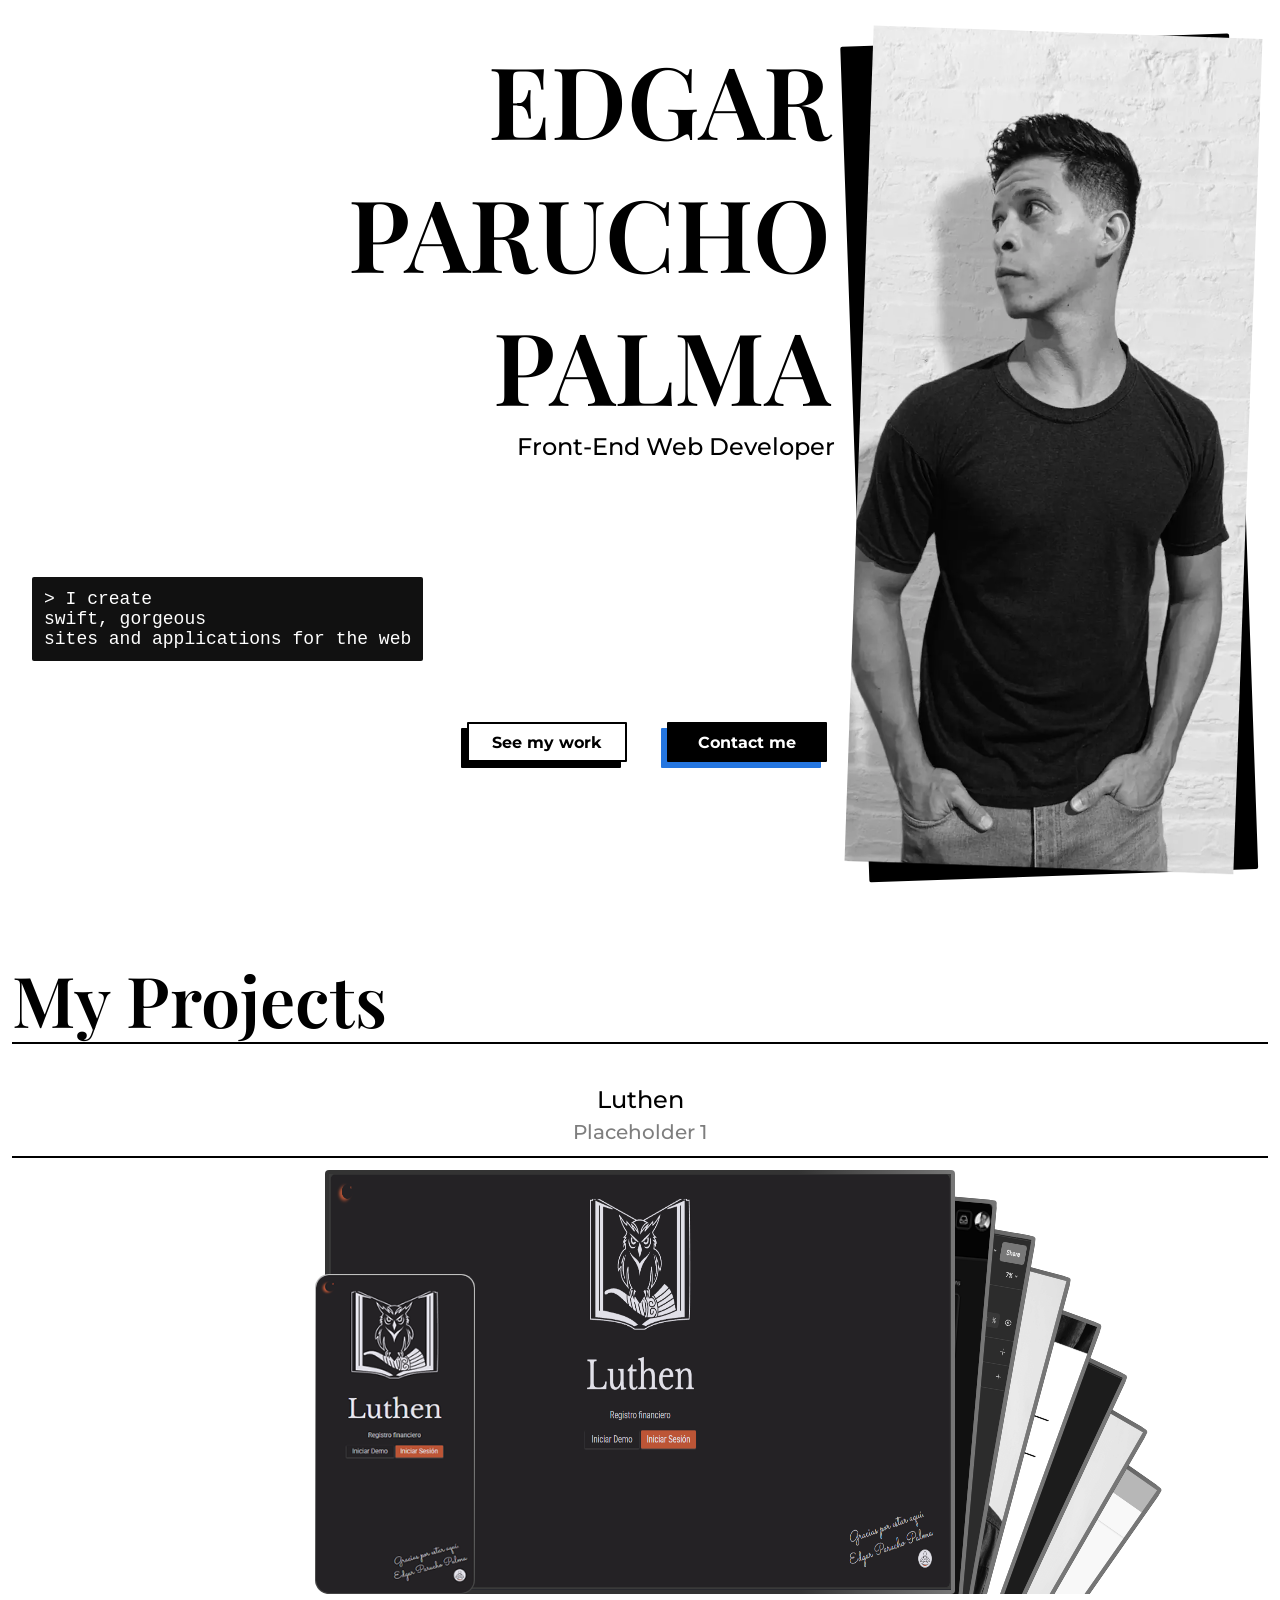
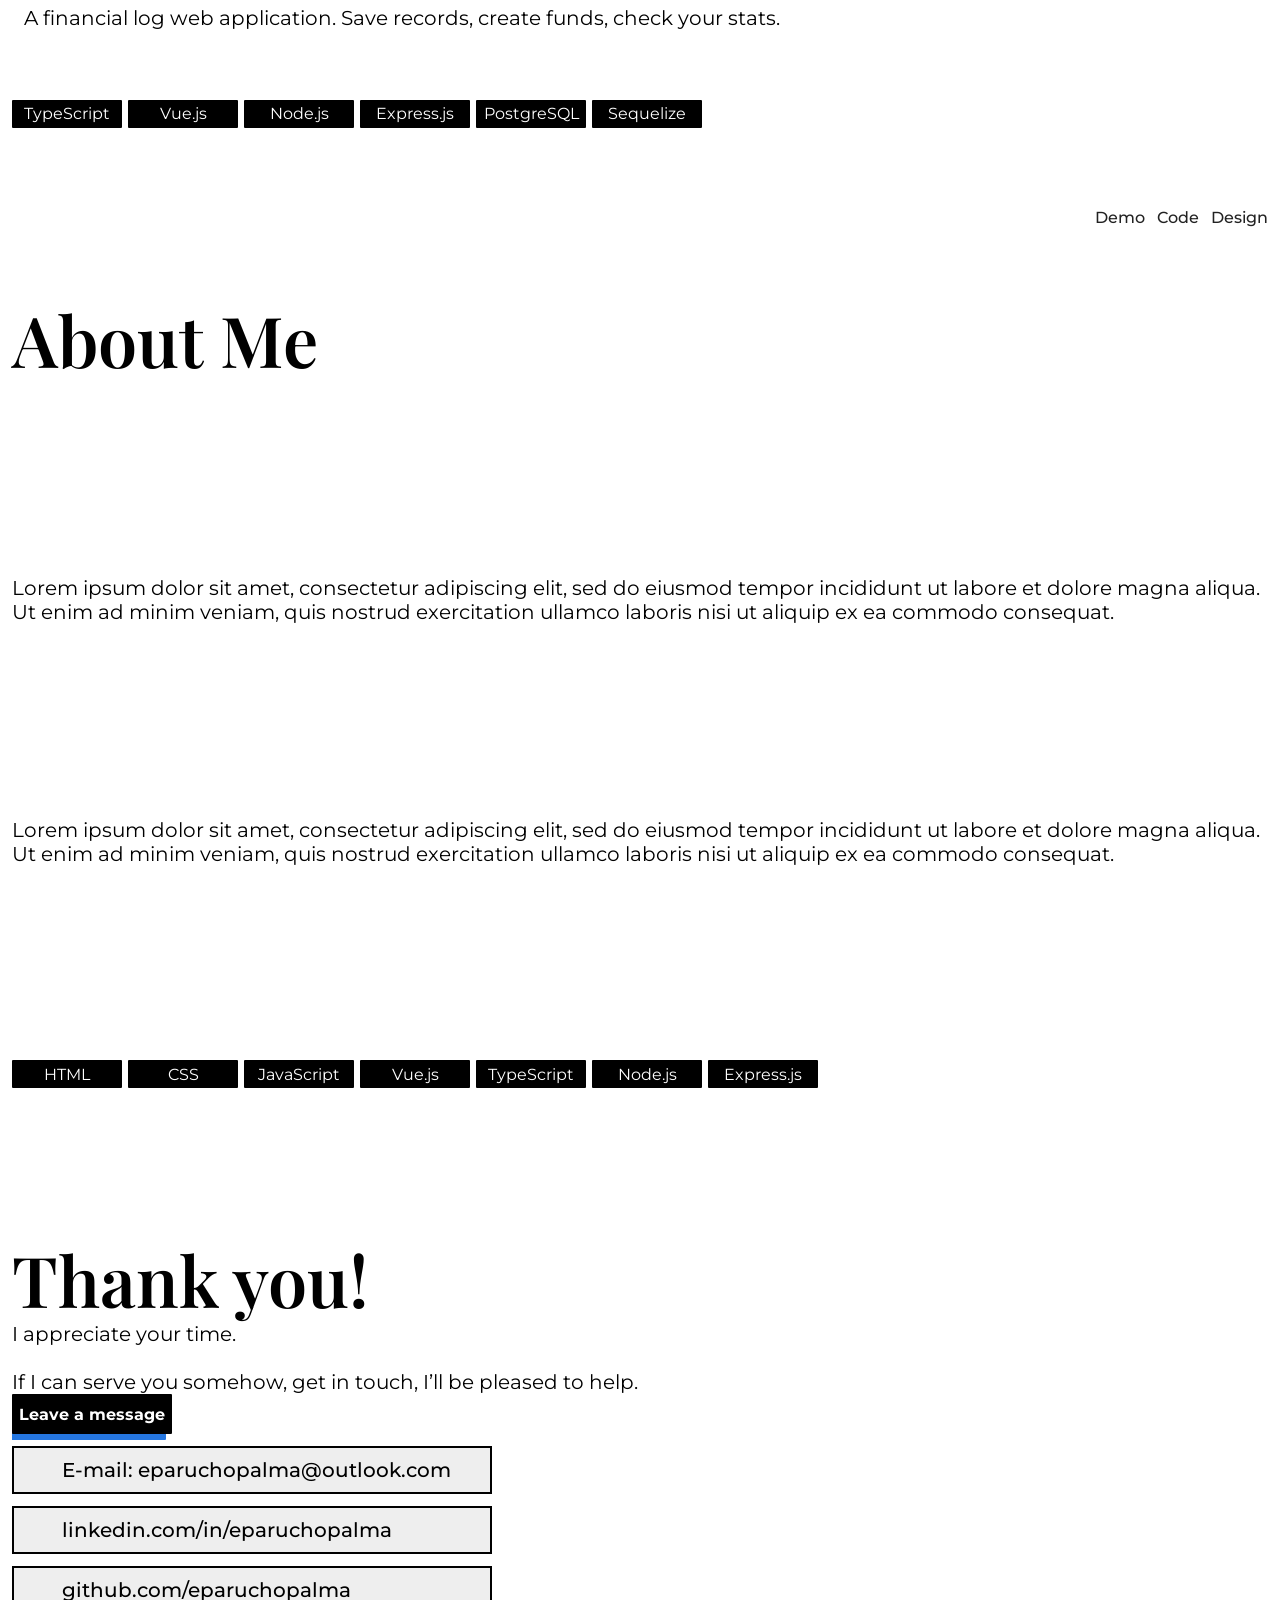
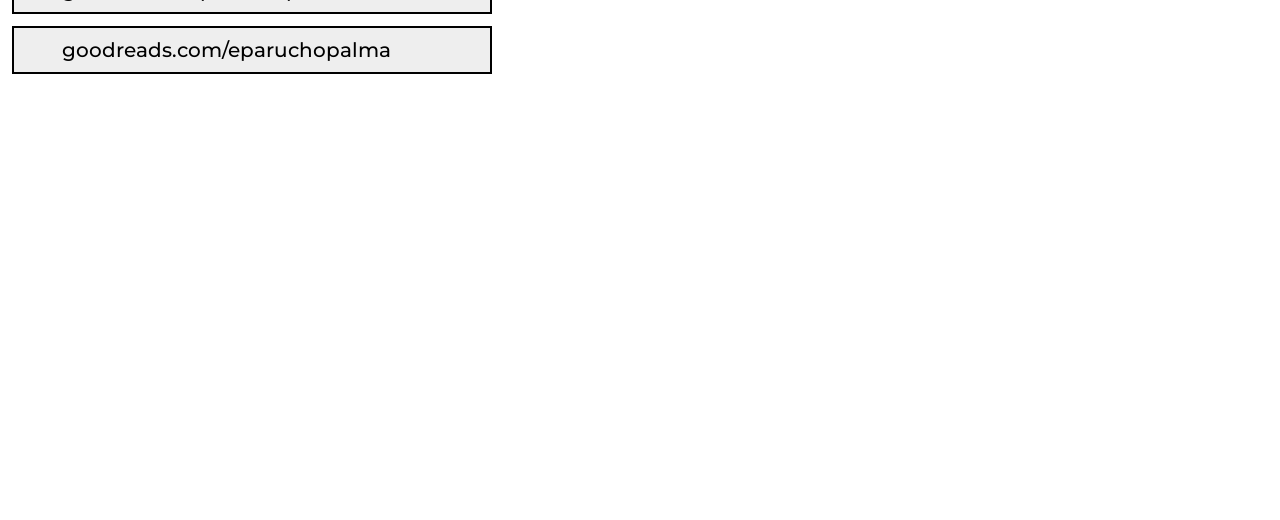
==== index.html @ 65d40acb "Set up link to Projects as secondary action in Header." ====
<!DOCTYPE html>
<html lang="en">
<head>
  <meta charset="UTF-8">
  <meta name="viewport" content="width=device-width, initial-scale=1.0">
  <link rel="stylesheet" href="style.css">
  <link rel="preconnect" href="https://fonts.googleapis.com">
  <link rel="preconnect" href="https://fonts.gstatic.com" crossorigin>
  <link href="https://fonts.googleapis.com/css2?family=Montserrat:ital,wght@0,100..900;1,100..900&family=Playfair+Display:ital,wght@0,400..900;1,400..900&display=swap" rel="stylesheet">
  <title>Edgar Parucho Palma</title>
</head>
<body>
  <main>

    <header class="header">
      <h1 class="header__title">EDGAR<br>PARUCHO PALMA</h1>
      <strong class="header__subtitle">Front-End Web Developer</strong>
      <blockquote class="header__blockquote">
        I create<br>
        swift, gorgeous<br>
        sites and applications for the web
      </blockquote>
      <div class="header__actions">
        <a class="button button_secondary" href="#projects">See my work</a>
        <button class="button button_primary">Contact me</button>
      </div>
      <picture class="header__picture">
        <source media="(min-width: 650px)" srcset="assets/author_lg.webp">
        <source media="(min-width: 465px)" srcset="assets/author_md.webp">
        <img
        src="assets/author_sm.webp"
        alt="A black and white portrait of a man with short hair, wearing a dark jacket and a dark t-shirt"
        class="picture">
      </picture>
    </header>

    <section class="section" id="projects">
      <h2 class="section__title">My Projects</h2>
      <ul id="title-container" class="project-title-container"></ul>
      <ul id="project-image-container" class="project-image-container"></ul>
      <p id="project-description" class="project-description"></p>
      <div id="label-container" class="label-container label-container_mt"></div>
      <ul id="link-container" class="link-container">
        <li>
          <a href="#" class="link">Demo</a>
        </li>
        <li>
          <a href="#" class="link">Code</a>
        </li>
        <li>
          <a href="#" class="link">Design</a>
        </li>
      </ul>
    </section>
    <section class="section">
      <h2 class="section__title">About Me</h2>
      <p>Lorem ipsum dolor sit amet, consectetur adipiscing elit, sed do eiusmod tempor incididunt ut labore et dolore magna aliqua. Ut enim ad minim veniam, quis nostrud exercitation ullamco laboris nisi ut aliquip ex ea commodo consequat.</p>
      <p>Lorem ipsum dolor sit amet, consectetur adipiscing elit, sed do eiusmod tempor incididunt ut labore et dolore magna aliqua. Ut enim ad minim veniam, quis nostrud exercitation ullamco laboris nisi ut aliquip ex ea commodo consequat.</p>
      <ul class="label-container">
        <li class="label">HTML</li>
        <li class="label">CSS</li>
        <li class="label">JavaScript</li>
        <li class="label">Vue.js</li>
        <li class="label">TypeScript</li>
        <li class="label">Node.js</li>
        <li class="label">Express.js</li>
      </ul>
    </section>
    <section class="section">
      <div>
        <h2 class="section__title">Thank you!</h2>
        <div>
          <p>I appreciate your time.</p>
          <br>
          <p>
            If I can serve you somehow, get in touch, I’ll be pleased to help.
          </p>
        </div>
        <div class="section__links">
          <button class="button button_primary">Leave a message</button>
          <a class="section__link section__link_email" href="">E-mail: eparuchopalma@outlook.com</a>
          <a class="section__link section__link_linkedin" href="">linkedin.com/in/eparuchopalma</a>
          <a class="section__link section__link_github" href="">github.com/eparuchopalma</a>
          <a class="section__link section__link_goodreads" href="">goodreads.com/eparuchopalma</a>
        </div>
      </div>
    </section>
  </main>
  <script src="script.js">
  </script>
</body>
</html>
---- style.css ----
:root {
  font-size: 62.5%;
  scroll-behavior: smooth;
  /* background-color: #111;
  color: #FFF; */
}

* {
  margin: 0;
  padding: 0;
  box-sizing: border-box;
}

h1, h2, h3, h4 {
  font-family: "Playfair Display", serif;
  font-optical-sizing: auto;
  font-weight: 600;
  font-style: normal;
}

ul {
  list-style: none;
}

img {
  width: 100%;
  height: 100%;
}

body, button, a {
  font-size: 2rem;
  font-family: "Montserrat", sans-serif;
  font-optical-sizing: auto;
  font-weight: 400;
  font-style: normal;
}

a {
  text-decoration: none;
}

.header {
  height: 100vh;
  padding: 0 12px;
  display: grid;
}

.header__title {
  margin-right: 12px;
  font-size: 4.4rem;
  font-weight: 600;
  text-align: right;
}

.header__subtitle {
  width: 100%;
  margin-left: auto;
  margin-bottom: 12px;
  padding: 1px 8px;
  align-self: start;
  font-weight: 500;
  text-align: right;
  font-size: 2.4rem;
}

.header__blockquote {
  padding: 12px;
  border-radius: 2px;
  background-color: #111;
  color: white;
  font-family: monospace;
  font-size: 1.8rem;
}

.header__blockquote::before {
  content: ">";
}

.header__actions {
  margin-right: 16px;
  display: flex;
  justify-content: space-between;
}

.header__picture {
  border-radius: 2px;
  position: relative;
  transform: rotate(2deg);
}

.header__picture::before {
  margin-top: 8px;
  margin-left: -4px;
  width: 100%;
  height: 100%;
  border-radius: 2px;
  background-color: black;
  content: " ";
  color: transparent;
  position: absolute;
  transform: rotate(-4deg);
  z-index: -10;
}

.picture {
  object-fit: cover;
}

.button {
  width: 160px;
  height: 40px;
  border: 2px solid black;
  border-radius: 1px;
  display: flex;
  align-items: center;
  justify-content: center;
  font-weight: bold;
  font-size: 1.6rem;
  cursor: pointer;
  transition: box-shadow .5s;
}

.button_primary {
  color: white;
  background-color: black;
  box-shadow: -6px 6px #2576E0;
}

.button_secondary {
  color: black;
  background-color: #fff;
  box-shadow: -6px 6px black;
}

.button:hover, .button:focus {
  box-shadow: -12px 12px #2576E0;
}

.section {
  height: 100vh;
  padding: 0 12px;
  margin-top: 40px;
  display: flex;
  flex-direction: column;
  justify-content: space-between;
}

.section__title {
  height: 6rem;
  font-size: 4.4rem;
  font-weight: 600;
}

.project-description {
  padding: 12px;
  display: grid;
  align-content: space-between;
  padding-bottom: 32px;
  height: 12vh;
}

.project-description_faded {
  opacity: .1;
}

.project-title-container {
  width: 100%;
  height: 120px;
  border-top: 2px solid black;
  border-bottom: 2px solid black;
  position: relative;
  overflow: hidden;
}

.project-title {
  width: 100%;
  height: 30px;
  font-size: 2rem;
  font-weight: 500;
  text-align: center;
  text-wrap: nowrap;
  overflow: hidden;
  white-space: nowrap;
  text-overflow: ellipsis;
  transition: all .3s;
  opacity: .5;
  position: absolute;
  top: calc(50% - 15px);
}

.project-title:hover {
  opacity: 1;
  cursor: pointer;
}

.project-title_selected {
  font-size: 2.4rem;
  opacity: 1;
}

.project-title_selected:hover {
  opacity: 1;
  cursor: default;
}

.project-image-container {
  width: 100%;
  height: 50%;
  margin-top: 12px;
  position: relative;
  overflow: hidden;
}

.project-image {
  width: 220px;
  height: 400px;
  border-radius: 8px;
  position: absolute;
  left: calc(50% - 110px);
  bottom: 0;
  transition: all .3s;
  filter: grayscale(1);
}

.project-image:hover {
  filter: none;
  cursor: pointer;
}

.project-image_selected {
  filter: none;
  cursor: auto;
}

.project-image_selected:hover {
  cursor: auto;
}

.project-image_slide-from-right {
  animation-name: slide-from-right;
  animation-timing-function: ease-in-out;
  animation-fill-mode: forwards;
  animation-duration: 1s;
}

@keyframes slide-from-right {
  0% {
  }

  50% {
    transform: translateX(900px);
  }

  100% {
    transform: none;
  }
}

.project-image__desktop {
  display: none;
}

.project-image__mobile {
  width: 100%;
  height: 100%;
  padding: 1px;
  background-image: linear-gradient(silver, #444);
  border-radius: 14px;
}

.label-container {
  height: 12vh;
  display: flex;
  flex-wrap: wrap;
  gap: 6px;
  grid-column: 1 / 2;
  transition: opacity .5s;
}

.label-container_faded {
  opacity: .1;
}

.label {
  width: 110px;
  height: 28px;
  border-radius: 1px;
  display: flex;
  justify-content: center;
  align-items: center;
  background-color: black;
  color: white;
  font-size: 1.6rem;
}

@media (min-width: 1024px) {

  .header {
    height: 100vh;
    padding: 32px;
    grid-template-columns: 2fr 1fr;
    grid-template-rows: repeat(4, 1fr);
  }

  .header__title {
    font-size: 10rem;
  }

  .header__subtitle {
    font-size: 2.4rem;
    grid-column: 1 / 2;
    align-self: start;
  }

  .header__blockquote {
    width: fit-content;
    height: fit-content;
    grid-column: 1 / 2;
  }

  .header__actions {
    justify-content: end;
    gap: 40px;
  }
  
  .header__picture {
    margin-left: 16px;
    grid-row: 1 / 5;
    grid-column: 2 / 3;
    max-width: 450px;
  }

  .picture {
    margin-left: auto;
  }

  .section {
    height: 100vh;
    padding: 12px;
  }

  .section__title {
    height: 9rem;
    font-size: 7rem;
  }

  .project-image {
    width: 630px;
    height: 100%;
    left: calc(50% - 315px);
    background-color: firebrick;
  }
  
  .project-image__desktop {
    width: 100%;
    padding: 4px;
    border-radius: 4px;
    display: block;
    background-image: linear-gradient(to left, #777, #333 25%);
  }

  .project-image__mobile {
    width: 160px;
    height: 320px;
    position: absolute;
    left: 0;
    bottom: 0;
    left: calc(50% - 325px);
  }

}  

.section__links {
  display: grid;
  gap: 12px;
  overflow: hidden;
}

.section__link {
  width: 480px;
  height: 48px;
  padding-left: 48px;
  border: 2px solid black;
  display: flex;
  align-items: center;
  font-size: 2rem;
  font-weight: 500;
  color: black;
  gap: 16px;
  background-color: #EEE;
  text-decoration: none;
  background-repeat: no-repeat;
  background-position: 8px;
  background-size: 32px;
  transition: background-color .5s;
}

.section__link:hover {
  background-color: #CCC;
}

.section__link_email {
  background-image: url('https://img.icons8.com/?size=100&id=pJJmXPomYuPv&format=png&color=000000');
}

.section__link_linkedin {
  background-image: url('https://img.icons8.com/?size=100&id=8808&format=png&color=000000');
}

.section__link_github {
  background-image: url('https://img.icons8.com/?size=100&id=RHLuYrY4GjUv&format=png&color=000000');
}

.section__link_goodreads {
  background-image: url('https://img.icons8.com/?size=100&id=eRXAEL4Ekpjt&format=png&color=000000');
}

.link-container {
  display: flex;
  justify-content: end;
  gap: 12px;
}

.link-container_faded {
  opacity: .1;
}

.link {
  font-size: 1.6rem;
  color: #222;
  font-weight: 500;
}

.link:hover {
  color: black;
}
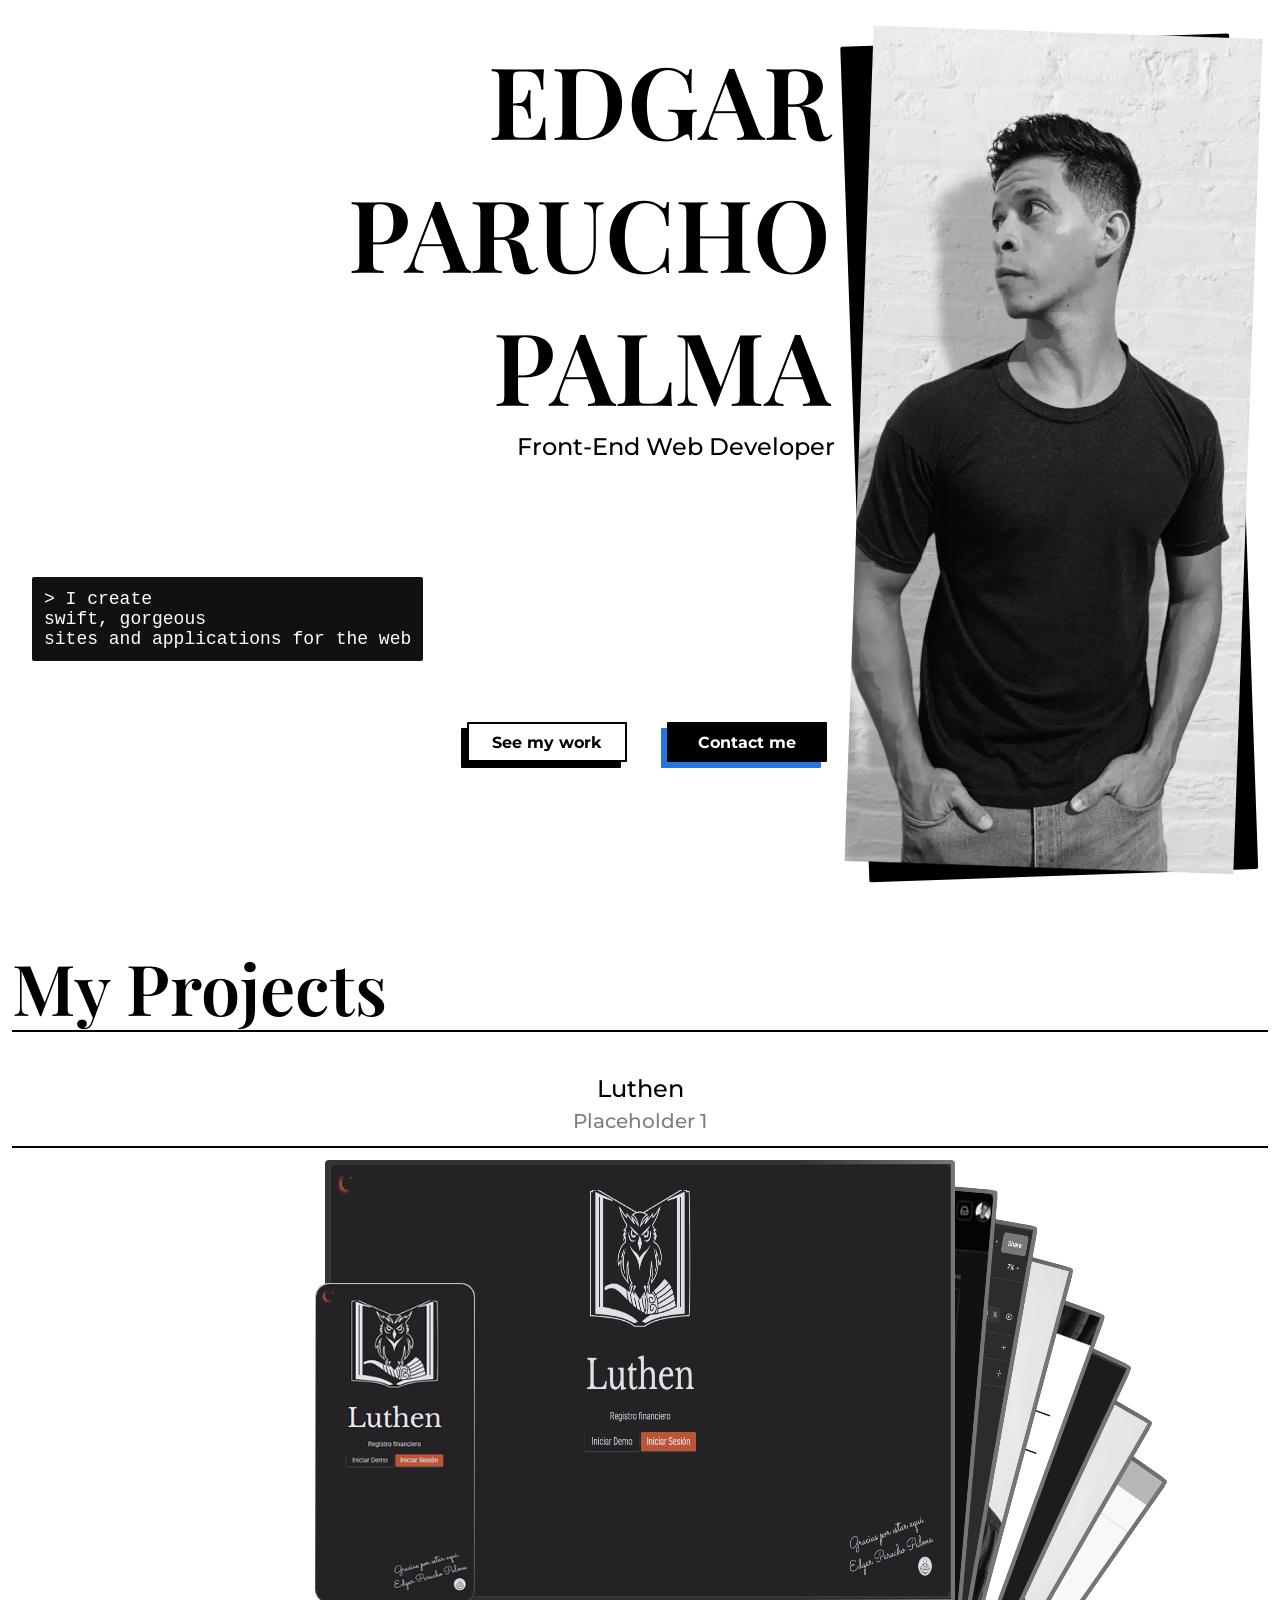
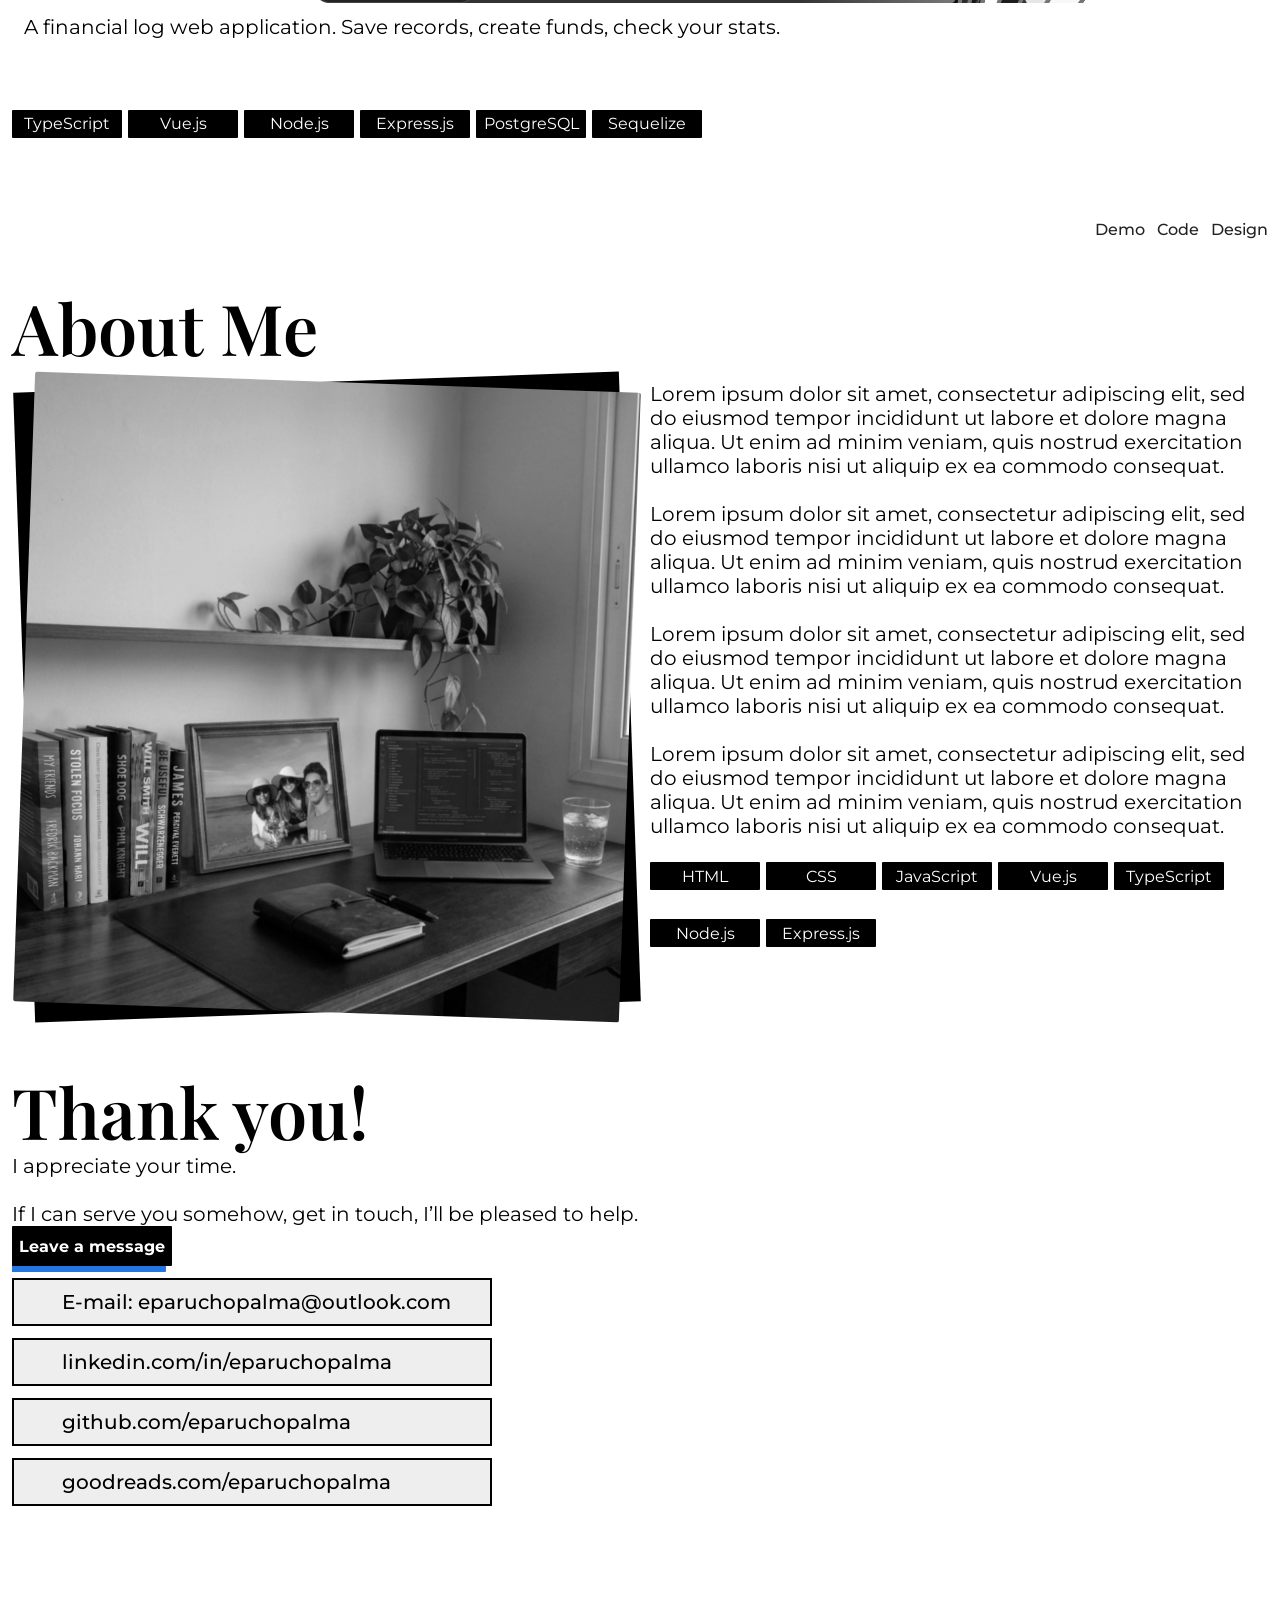
==== commit 6401fc8e: "Update design of About section." ====
--- a/index.html
+++ b/index.html
@@ -52,29 +52,42 @@
         </li>
       </ul>
     </section>
-    <section class="section">
+
+    <section class="section section_h-auto">
       <h2 class="section__title">About Me</h2>
-      <p>Lorem ipsum dolor sit amet, consectetur adipiscing elit, sed do eiusmod tempor incididunt ut labore et dolore magna aliqua. Ut enim ad minim veniam, quis nostrud exercitation ullamco laboris nisi ut aliquip ex ea commodo consequat.</p>
-      <p>Lorem ipsum dolor sit amet, consectetur adipiscing elit, sed do eiusmod tempor incididunt ut labore et dolore magna aliqua. Ut enim ad minim veniam, quis nostrud exercitation ullamco laboris nisi ut aliquip ex ea commodo consequat.</p>
-      <ul class="label-container">
-        <li class="label">HTML</li>
-        <li class="label">CSS</li>
-        <li class="label">JavaScript</li>
-        <li class="label">Vue.js</li>
-        <li class="label">TypeScript</li>
-        <li class="label">Node.js</li>
-        <li class="label">Express.js</li>
-      </ul>
+      <div class="section__flex">
+        <div class="section__bg">
+          <div class="section__picture"></div>
+        </div>
+        <div class="section__text">
+          <p>Lorem ipsum dolor sit amet, consectetur adipiscing elit, sed do eiusmod tempor incididunt ut labore et dolore magna aliqua. Ut enim ad minim veniam, quis nostrud exercitation ullamco laboris nisi ut aliquip ex ea commodo consequat.</p>
+          <br>
+          <p>Lorem ipsum dolor sit amet, consectetur adipiscing elit, sed do eiusmod tempor incididunt ut labore et dolore magna aliqua. Ut enim ad minim veniam, quis nostrud exercitation ullamco laboris nisi ut aliquip ex ea commodo consequat.</p>
+          <br>
+          <p>Lorem ipsum dolor sit amet, consectetur adipiscing elit, sed do eiusmod tempor incididunt ut labore et dolore magna aliqua. Ut enim ad minim veniam, quis nostrud exercitation ullamco laboris nisi ut aliquip ex ea commodo consequat.</p>
+          <br>
+          <p>Lorem ipsum dolor sit amet, consectetur adipiscing elit, sed do eiusmod tempor incididunt ut labore et dolore magna aliqua. Ut enim ad minim veniam, quis nostrud exercitation ullamco laboris nisi ut aliquip ex ea commodo consequat.</p>
+          <br>
+          <ul class="label-container">
+            <li class="label">HTML</li>
+            <li class="label">CSS</li>
+            <li class="label">JavaScript</li>
+            <li class="label">Vue.js</li>
+            <li class="label">TypeScript</li>
+            <li class="label">Node.js</li>
+            <li class="label">Express.js</li>
+          </ul>
+        </div>
+      </div>
     </section>
+
     <section class="section">
       <div>
         <h2 class="section__title">Thank you!</h2>
         <div>
           <p>I appreciate your time.</p>
           <br>
-          <p>
-            If I can serve you somehow, get in touch, I’ll be pleased to help.
-          </p>
+          <p>If I can serve you somehow, get in touch, I’ll be pleased to help.</p>
         </div>
         <div class="section__links">
           <button class="button button_primary">Leave a message</button>
@@ -85,6 +98,7 @@
         </div>
       </div>
     </section>
+
   </main>
   <script src="script.js">
   </script>
--- a/style.css
+++ b/style.css
@@ -143,6 +143,58 @@
   display: flex;
   flex-direction: column;
   justify-content: space-between;
+}
+
+.section_h-auto {
+  height: auto;
+}
+
+.section__flex {
+  padding: 12px;
+  display: flex;
+  gap: 20px;
+  flex-direction: column;
+}
+
+.section__bg {
+  width: 100%;
+  height: 70vh;
+  position: relative;
+  display: inline-block;
+}
+
+.section__bg::before {
+  content: "";
+  width: 100%;
+  height: 100%;
+  background-color: black;
+  transform: rotate(-2deg);
+  position: absolute;
+  left: 0;
+}
+
+.section__bg::after {
+  content: "";
+  width: 100%;
+  height: 100%;
+  border-radius: 2px;
+  background-image: url('assets/desk_portrait.webp');
+  background-repeat: no-repeat;
+  background-position: center;
+  background-size: cover;
+  transform: rotate(2deg);
+  transition: filter 1s;
+  filter: grayscale(1);
+  position: absolute;
+  left: 0;
+}
+
+.section__bg:hover::after {
+  filter: none;
+}
+
+.section__text {
+  width: 100%;
 }
 
 .section__title {
@@ -293,6 +345,12 @@
   font-size: 1.6rem;
 }
 
+.section__picture {
+  width: 50%;
+}
+
+.section__text {}
+
 @media (min-width: 1024px) {
 
   .header {
@@ -334,9 +392,8 @@
     margin-left: auto;
   }
 
-  .section {
-    height: 100vh;
-    padding: 12px;
+  .section__flex {
+    flex-direction: row;
   }
 
   .section__title {
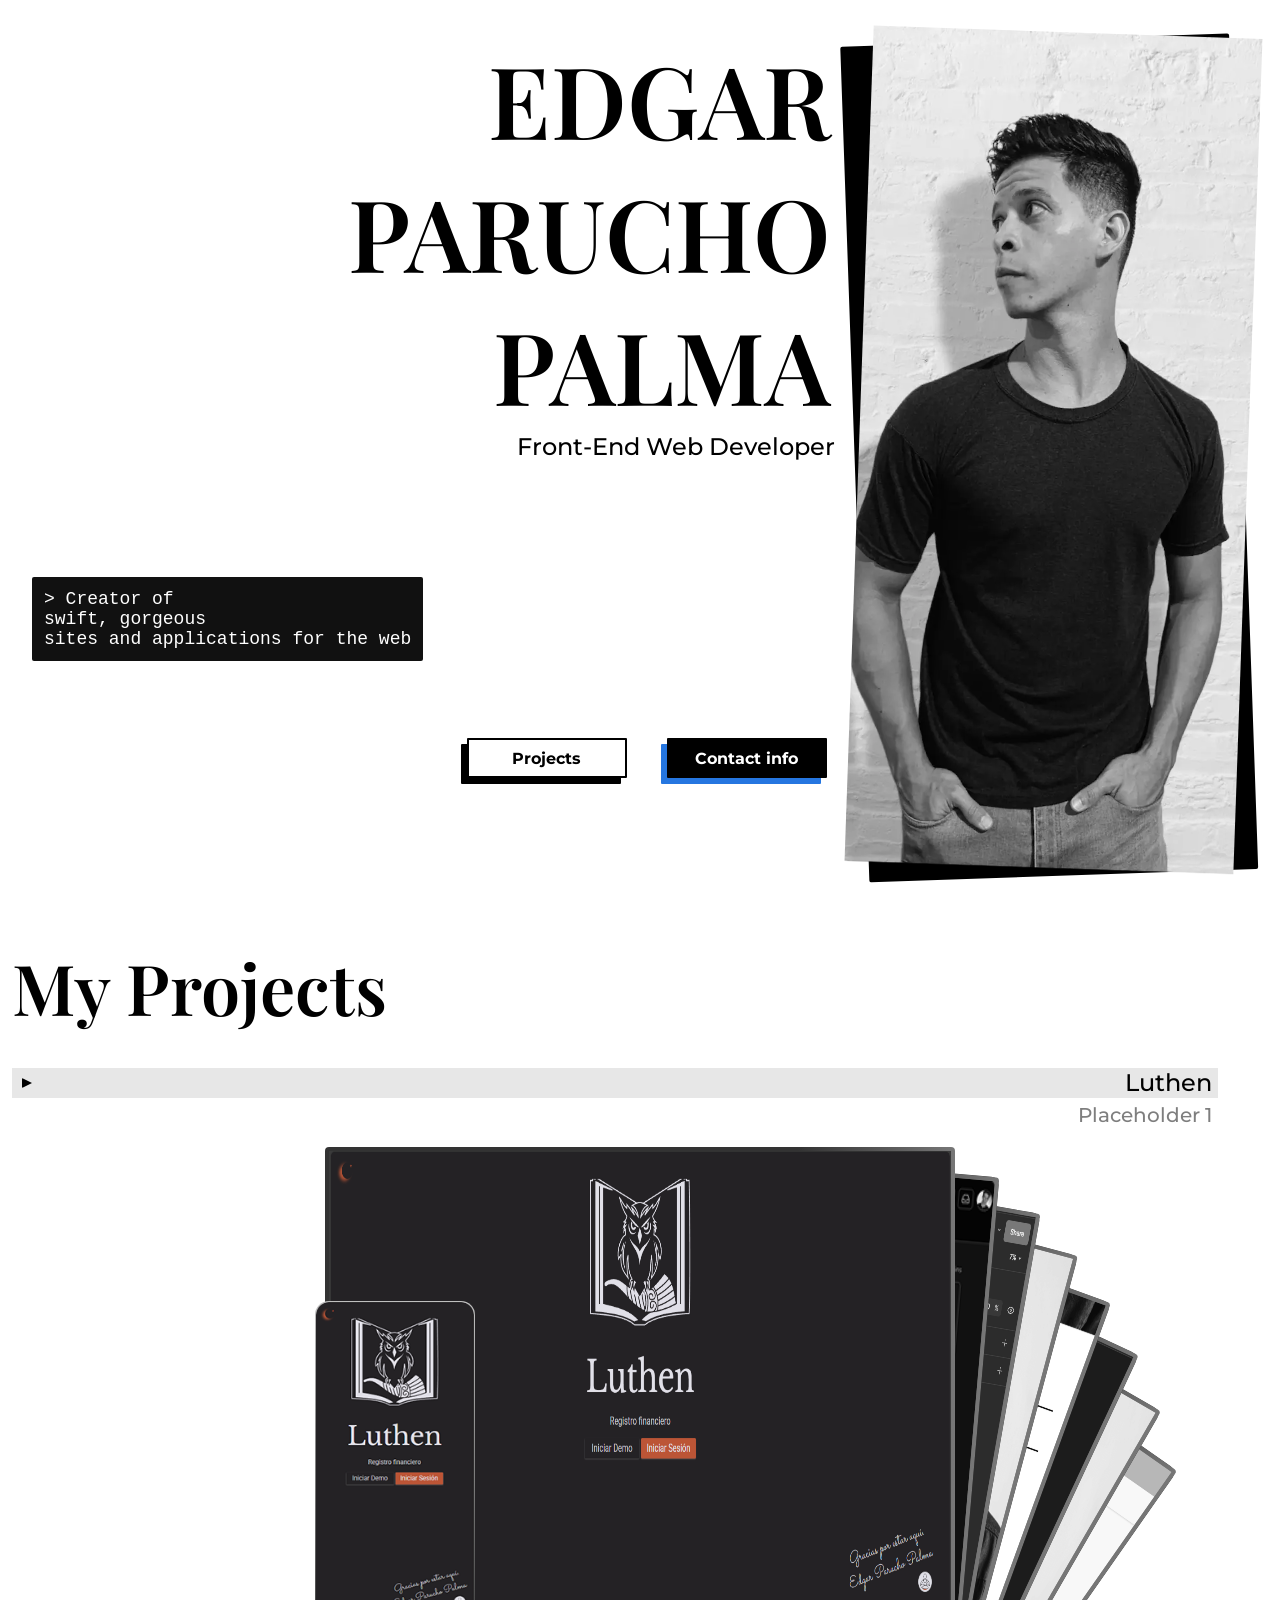
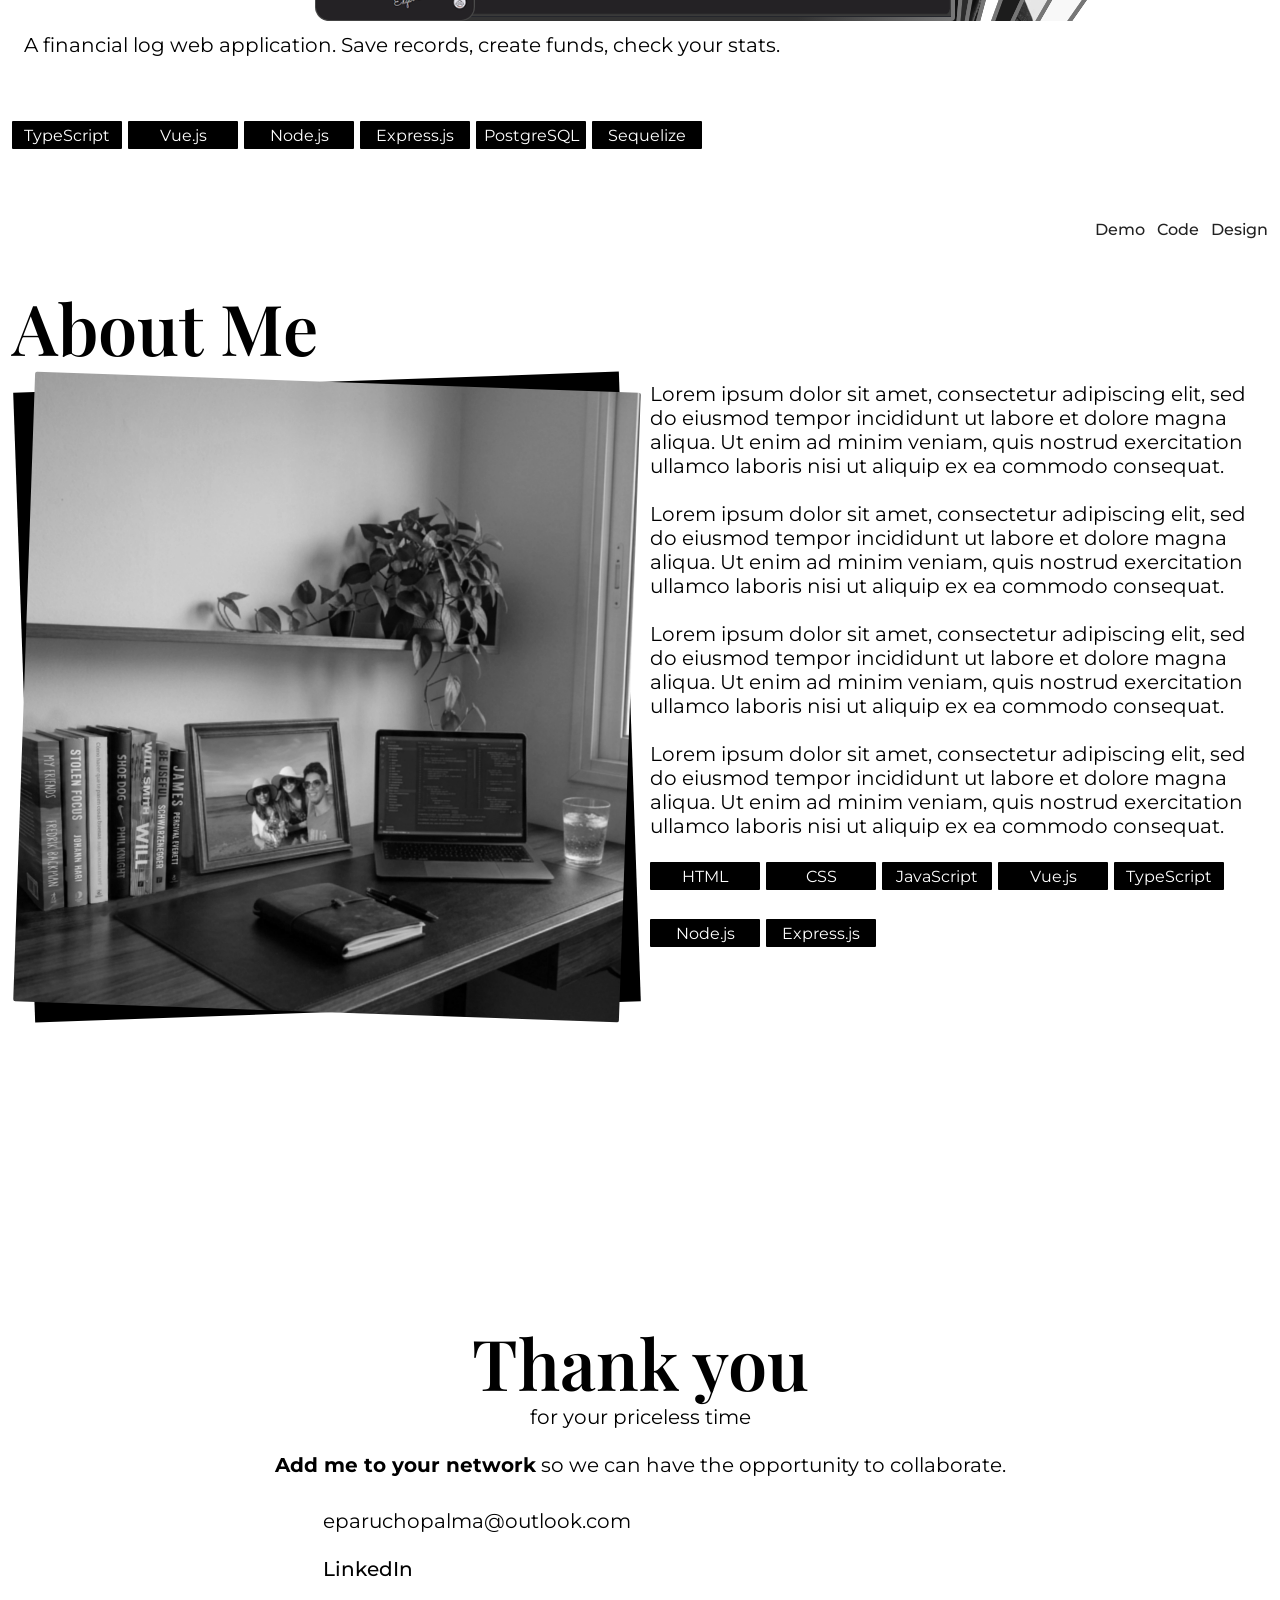
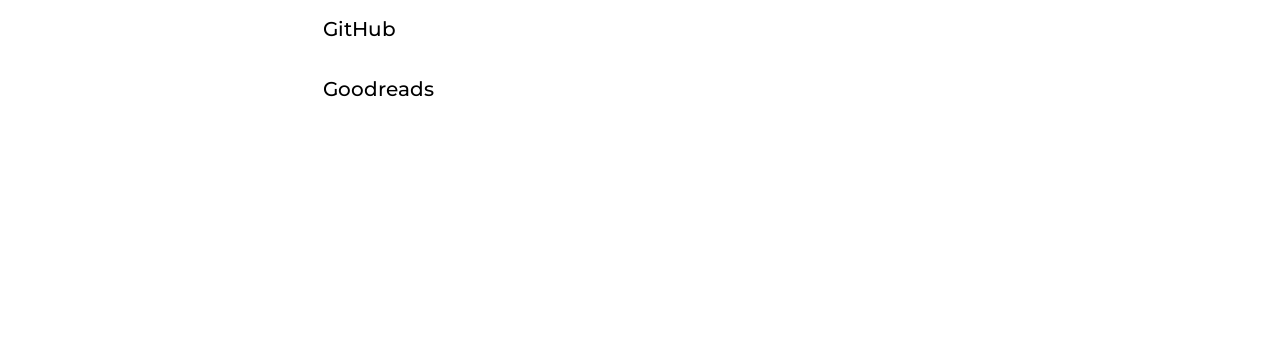
==== commit c606b781: "Add styles to contact section" ====
--- a/index.html
+++ b/index.html
@@ -16,13 +16,13 @@
       <h1 class="header__title">EDGAR<br>PARUCHO PALMA</h1>
       <strong class="header__subtitle">Front-End Web Developer</strong>
       <blockquote class="header__blockquote">
-        I create<br>
+        Creator of<br>
         swift, gorgeous<br>
         sites and applications for the web
       </blockquote>
       <div class="header__actions">
-        <a class="button button_secondary" href="#projects">See my work</a>
-        <button class="button button_primary">Contact me</button>
+        <a class="button button_secondary" href="#projects">Projects</a>
+        <button class="button button_primary">Contact info</button>
       </div>
       <picture class="header__picture">
         <source media="(min-width: 650px)" srcset="assets/author_lg.webp">
@@ -81,20 +81,20 @@
       </div>
     </section>
 
-    <section class="section">
+    <section class="section section_centered">
       <div>
-        <h2 class="section__title">Thank you!</h2>
-        <div>
-          <p>I appreciate your time.</p>
-          <br>
-          <p>If I can serve you somehow, get in touch, I’ll be pleased to help.</p>
-        </div>
+        <h2 class="section__title">Thank you</h2>
+        <p>for your priceless time</p>
+        <br>
+        <p>
+          <strong>Add me to your network</strong>
+          so we can have the opportunity to collaborate.
+        </p>
         <div class="section__links">
-          <button class="button button_primary">Leave a message</button>
-          <a class="section__link section__link_email" href="">E-mail: eparuchopalma@outlook.com</a>
-          <a class="section__link section__link_linkedin" href="">linkedin.com/in/eparuchopalma</a>
-          <a class="section__link section__link_github" href="">github.com/eparuchopalma</a>
-          <a class="section__link section__link_goodreads" href="">goodreads.com/eparuchopalma</a>
+          <p class="email">eparuchopalma@outlook.com</p>
+          <a class="section__link section__link_linkedin" href="#">LinkedIn</a>
+          <a class="section__link section__link_github" href="#">GitHub</a>
+          <a class="section__link section__link_goodreads" href="#">Goodreads</a>
         </div>
       </div>
     </section>
--- a/style.css
+++ b/style.css
@@ -41,13 +41,14 @@
 
 .header {
   height: 100vh;
+  height: auto;
   padding: 0 12px;
   display: grid;
 }
 
 .header__title {
   margin-right: 12px;
-  font-size: 4.4rem;
+  font-size: 4.2rem;
   font-weight: 600;
   text-align: right;
 }
@@ -77,7 +78,7 @@
 }
 
 .header__actions {
-  margin-right: 16px;
+  margin: 16px 0;
   display: flex;
   justify-content: space-between;
 }
@@ -143,6 +144,12 @@
   display: flex;
   flex-direction: column;
   justify-content: space-between;
+}
+
+.section_centered {
+  text-align: center;
+  align-items: center;
+  justify-content: center;
 }
 
 .section_h-auto {
@@ -218,18 +225,17 @@
 .project-title-container {
   width: 100%;
   height: 120px;
-  border-top: 2px solid black;
-  border-bottom: 2px solid black;
   position: relative;
   overflow: hidden;
 }
 
 .project-title {
-  width: 100%;
+  width: 96%;
   height: 30px;
+  padding: 0 6px;
   font-size: 2rem;
   font-weight: 500;
-  text-align: center;
+  text-align: right;
   text-wrap: nowrap;
   overflow: hidden;
   white-space: nowrap;
@@ -246,6 +252,7 @@
 }
 
 .project-title_selected {
+  background-color: #e7e7e7;
   font-size: 2.4rem;
   opacity: 1;
 }
@@ -255,9 +262,20 @@
   cursor: default;
 }
 
+.project-title_selected::before {
+  content: "";
+  position: absolute;
+  top: calc(50% - 5px);
+  left: 10px;
+  border-radius: 1px;
+  border-top: 5px solid transparent;
+  border-bottom: 5px solid transparent;
+  border-left: 10px solid black; 
+}
+
 .project-image-container {
   width: 100%;
-  height: 50%;
+  height: 60%;
   margin-top: 12px;
   position: relative;
   overflow: hidden;
@@ -349,7 +367,76 @@
   width: 50%;
 }
 
-.section__text {}
+.section__links {
+  display: grid;
+  gap: 12px;
+  overflow: hidden;
+}
+
+.section__link {
+  width: 300px;
+  height: 48px;
+  padding-left: 48px;
+  display: flex;
+  align-items: center;
+  font-size: 2rem;
+  font-weight: 500;
+  color: black;
+  gap: 16px;
+  text-decoration: none;
+  background-repeat: no-repeat;
+  background-position: 8px;
+  background-size: 32px;
+}
+
+.section__link:hover {
+  text-decoration: underline;
+}
+
+.email {
+  margin-top: 32px;
+  padding-left: 48px;
+  text-align: left;
+  background-repeat: no-repeat;
+  background-position: 8px;
+  background-size: 32px;
+  background-image: url('https://img.icons8.com/?size=100&id=pJJmXPomYuPv&format=png&color=000000');
+}
+
+.section__link_linkedin {
+  animation-delay: 4s;
+  background-image: url('https://img.icons8.com/?size=100&id=8808&format=png&color=000000');
+}
+
+.section__link_github {
+  animation-delay: 5s;
+  background-image: url('https://img.icons8.com/?size=100&id=RHLuYrY4GjUv&format=png&color=000000');
+}
+
+.section__link_goodreads {
+  animation-delay: 6s;
+  background-image: url('https://img.icons8.com/?size=100&id=eRXAEL4Ekpjt&format=png&color=000000');
+}
+
+.link-container {
+  display: flex;
+  justify-content: end;
+  gap: 12px;
+}
+
+.link-container_faded {
+  opacity: .1;
+}
+
+.link {
+  font-size: 1.6rem;
+  color: #222;
+  font-weight: 500;
+}
+
+.link:hover {
+  color: black;
+}
 
 @media (min-width: 1024px) {
 
@@ -377,6 +464,7 @@
   }
 
   .header__actions {
+    margin-right: 16px;
     justify-content: end;
     gap: 40px;
   }
@@ -425,69 +513,4 @@
     left: calc(50% - 325px);
   }
 
-}  
-
-.section__links {
-  display: grid;
-  gap: 12px;
-  overflow: hidden;
-}
-
-.section__link {
-  width: 480px;
-  height: 48px;
-  padding-left: 48px;
-  border: 2px solid black;
-  display: flex;
-  align-items: center;
-  font-size: 2rem;
-  font-weight: 500;
-  color: black;
-  gap: 16px;
-  background-color: #EEE;
-  text-decoration: none;
-  background-repeat: no-repeat;
-  background-position: 8px;
-  background-size: 32px;
-  transition: background-color .5s;
-}
-
-.section__link:hover {
-  background-color: #CCC;
-}
-
-.section__link_email {
-  background-image: url('https://img.icons8.com/?size=100&id=pJJmXPomYuPv&format=png&color=000000');
-}
-
-.section__link_linkedin {
-  background-image: url('https://img.icons8.com/?size=100&id=8808&format=png&color=000000');
-}
-
-.section__link_github {
-  background-image: url('https://img.icons8.com/?size=100&id=RHLuYrY4GjUv&format=png&color=000000');
-}
-
-.section__link_goodreads {
-  background-image: url('https://img.icons8.com/?size=100&id=eRXAEL4Ekpjt&format=png&color=000000');
-}
-
-.link-container {
-  display: flex;
-  justify-content: end;
-  gap: 12px;
-}
-
-.link-container_faded {
-  opacity: .1;
-}
-
-.link {
-  font-size: 1.6rem;
-  color: #222;
-  font-weight: 500;
-}
-
-.link:hover {
-  color: black;
-}
+}
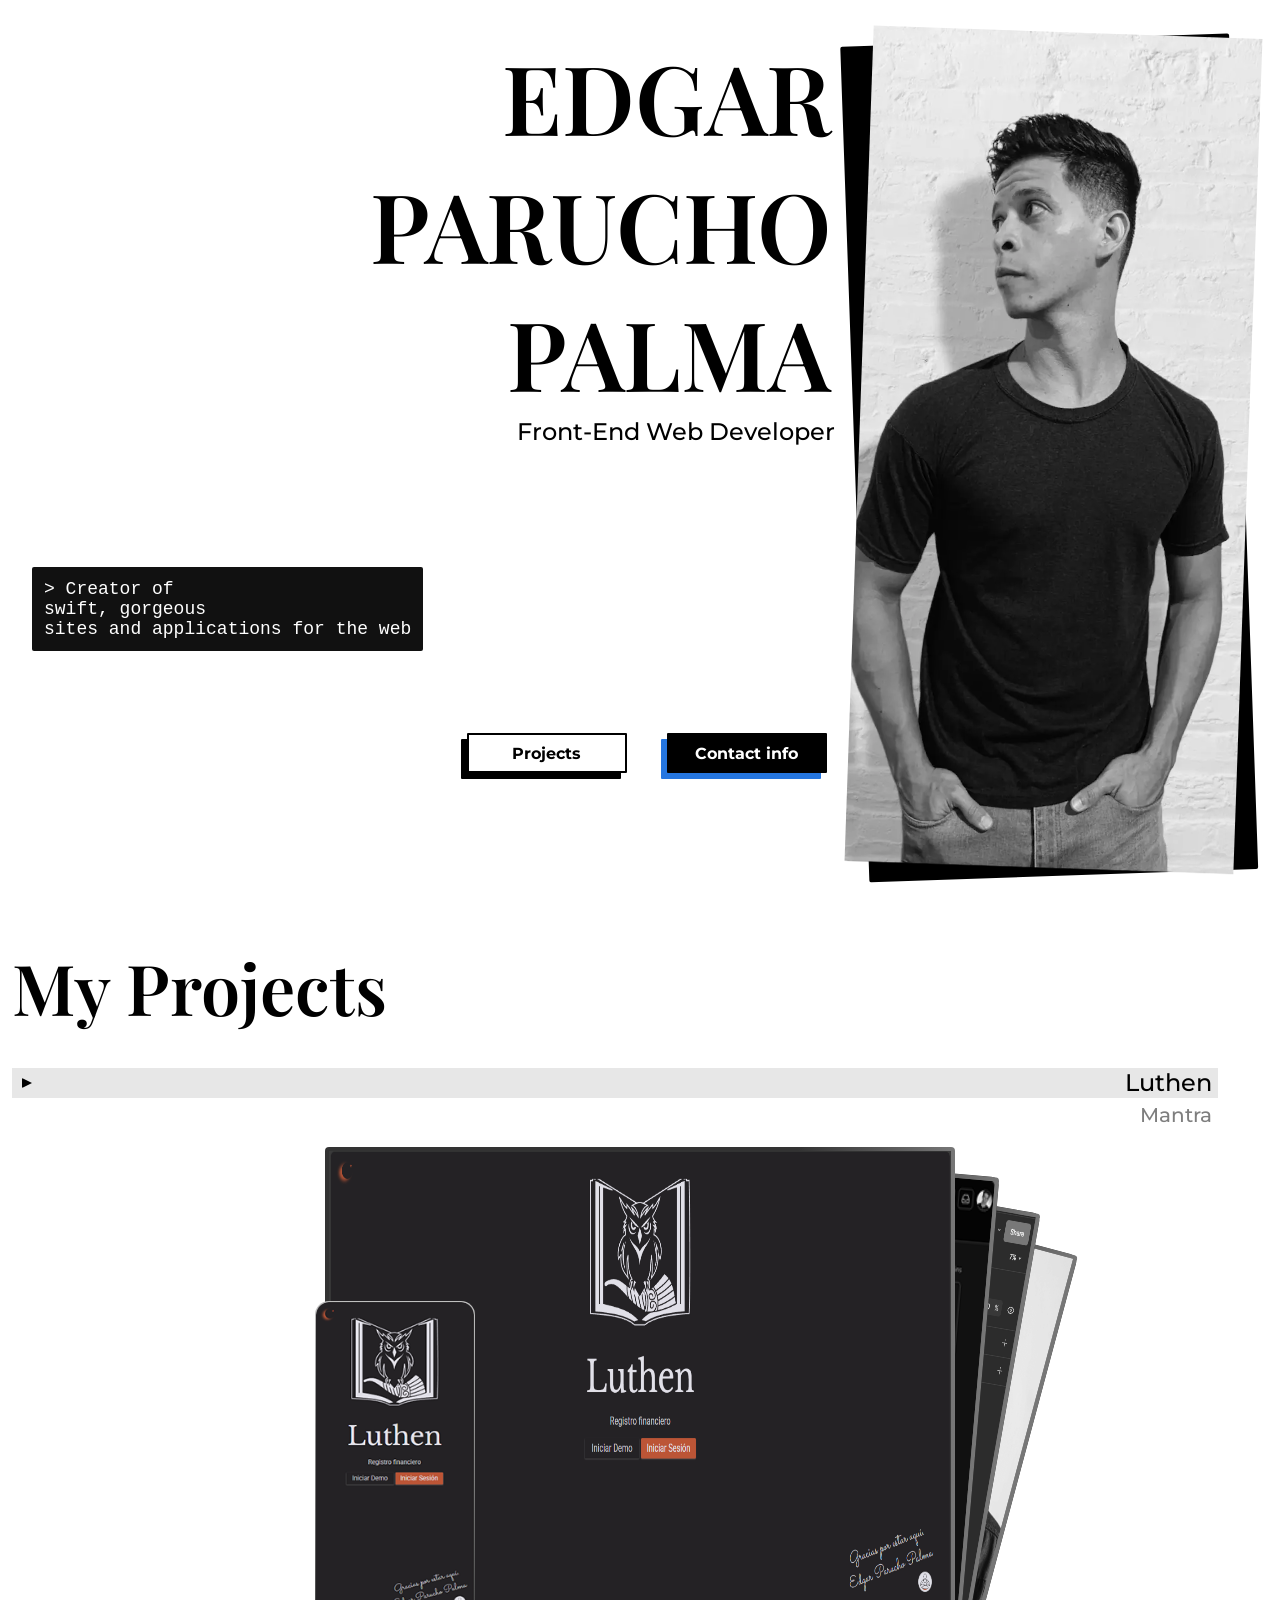
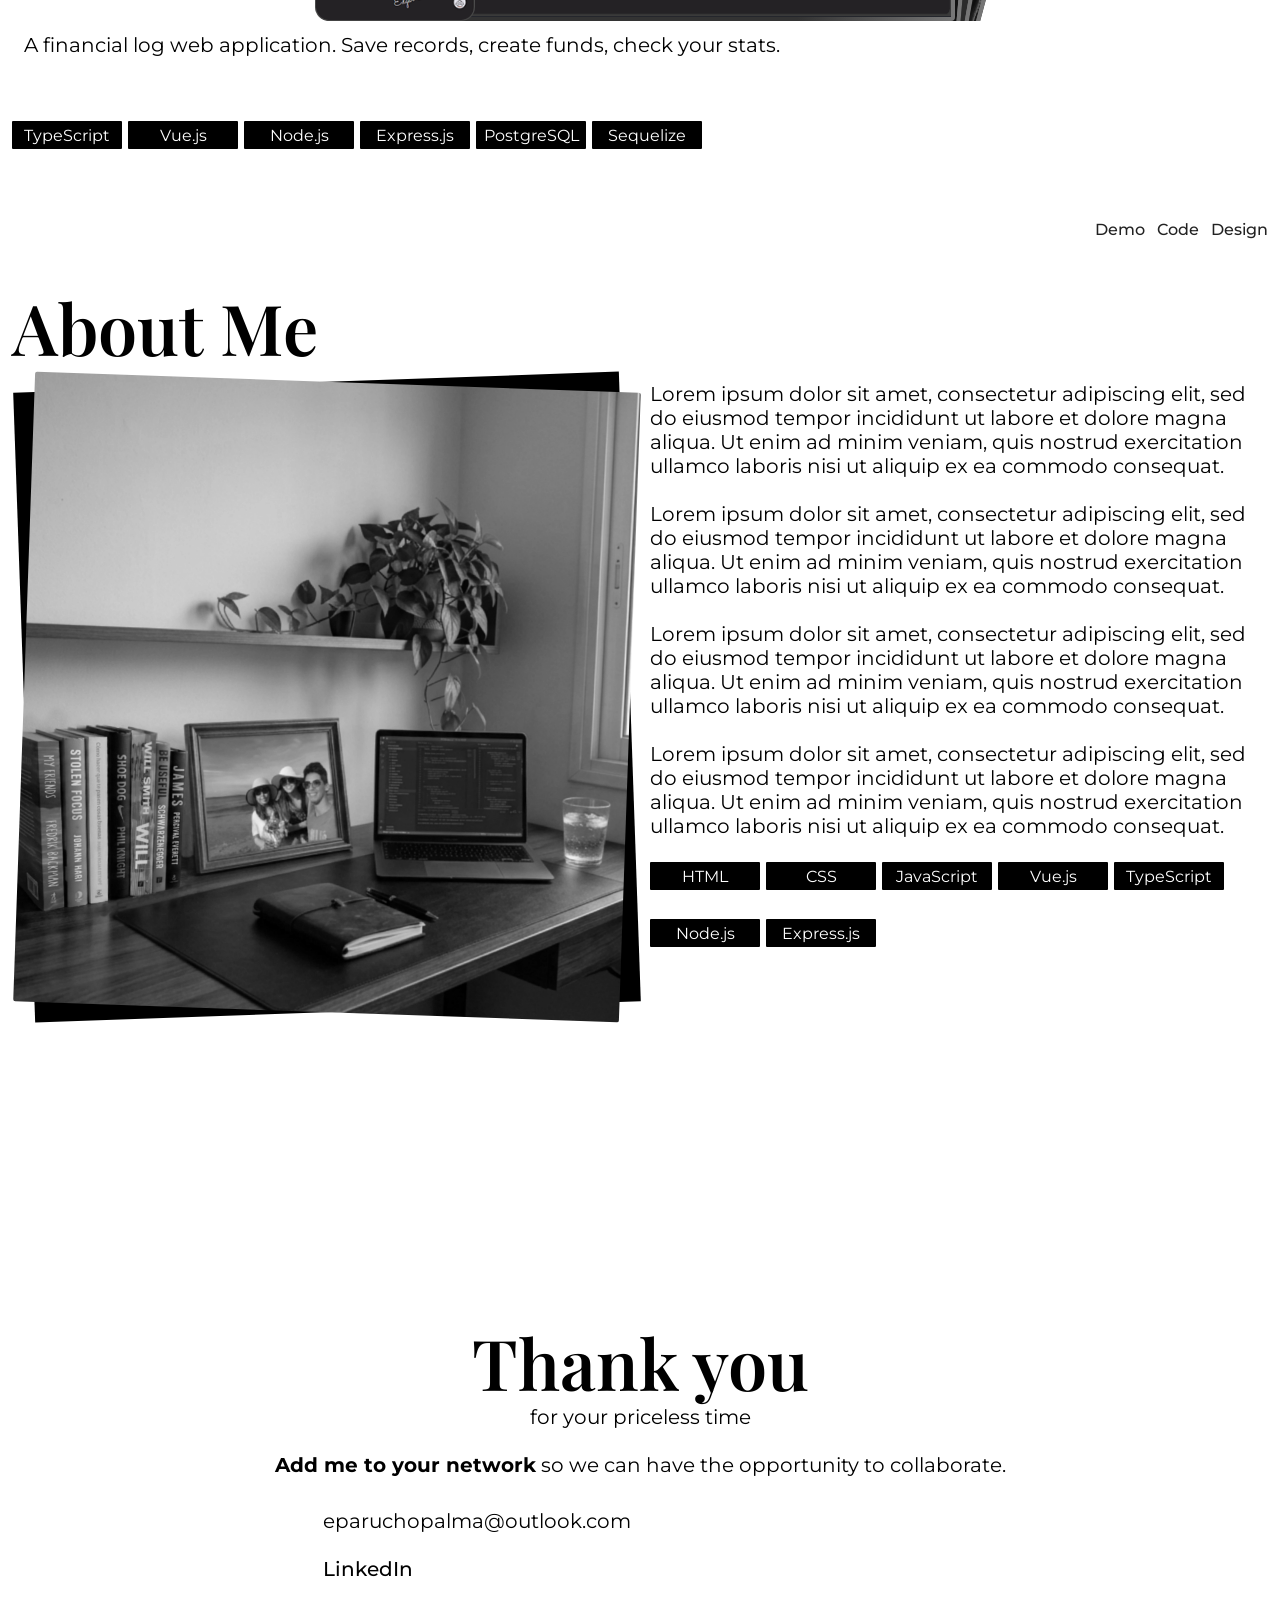
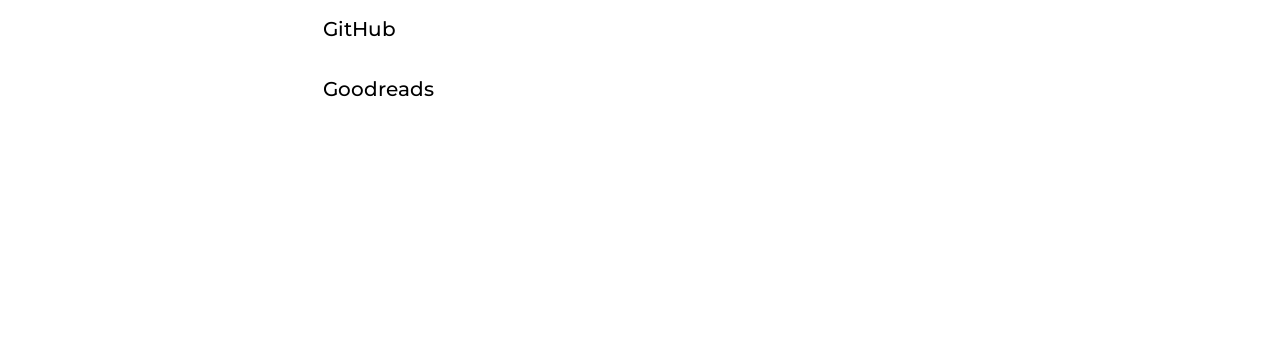
==== commit a34b7472: "Set list of projects to be included, remove additional placeholders." ====
--- a/index.html
+++ b/index.html
@@ -22,7 +22,7 @@
       </blockquote>
       <div class="header__actions">
         <a class="button button_secondary" href="#projects">Projects</a>
-        <button class="button button_primary">Contact info</button>
+        <a class="button button_primary" href="#contact">Contact info</a>
       </div>
       <picture class="header__picture">
         <source media="(min-width: 650px)" srcset="assets/author_lg.webp">
@@ -81,7 +81,7 @@
       </div>
     </section>
 
-    <section class="section section_centered">
+    <section id="contact" class="section section_centered">
       <div>
         <h2 class="section__title">Thank you</h2>
         <p>for your priceless time</p>
@@ -98,7 +98,6 @@
         </div>
       </div>
     </section>
-
   </main>
   <script src="script.js">
   </script>
--- a/style.css
+++ b/style.css
@@ -55,12 +55,12 @@
 
 .header__subtitle {
   width: 100%;
+  padding: 1px 8px;
   margin-left: auto;
   margin-bottom: 12px;
-  padding: 1px 8px;
   align-self: start;
+  text-align: right;
   font-weight: 500;
-  text-align: right;
   font-size: 2.4rem;
 }
 
@@ -448,7 +448,7 @@
   }
 
   .header__title {
-    font-size: 10rem;
+    font-size: 9.6rem;
   }
 
   .header__subtitle {
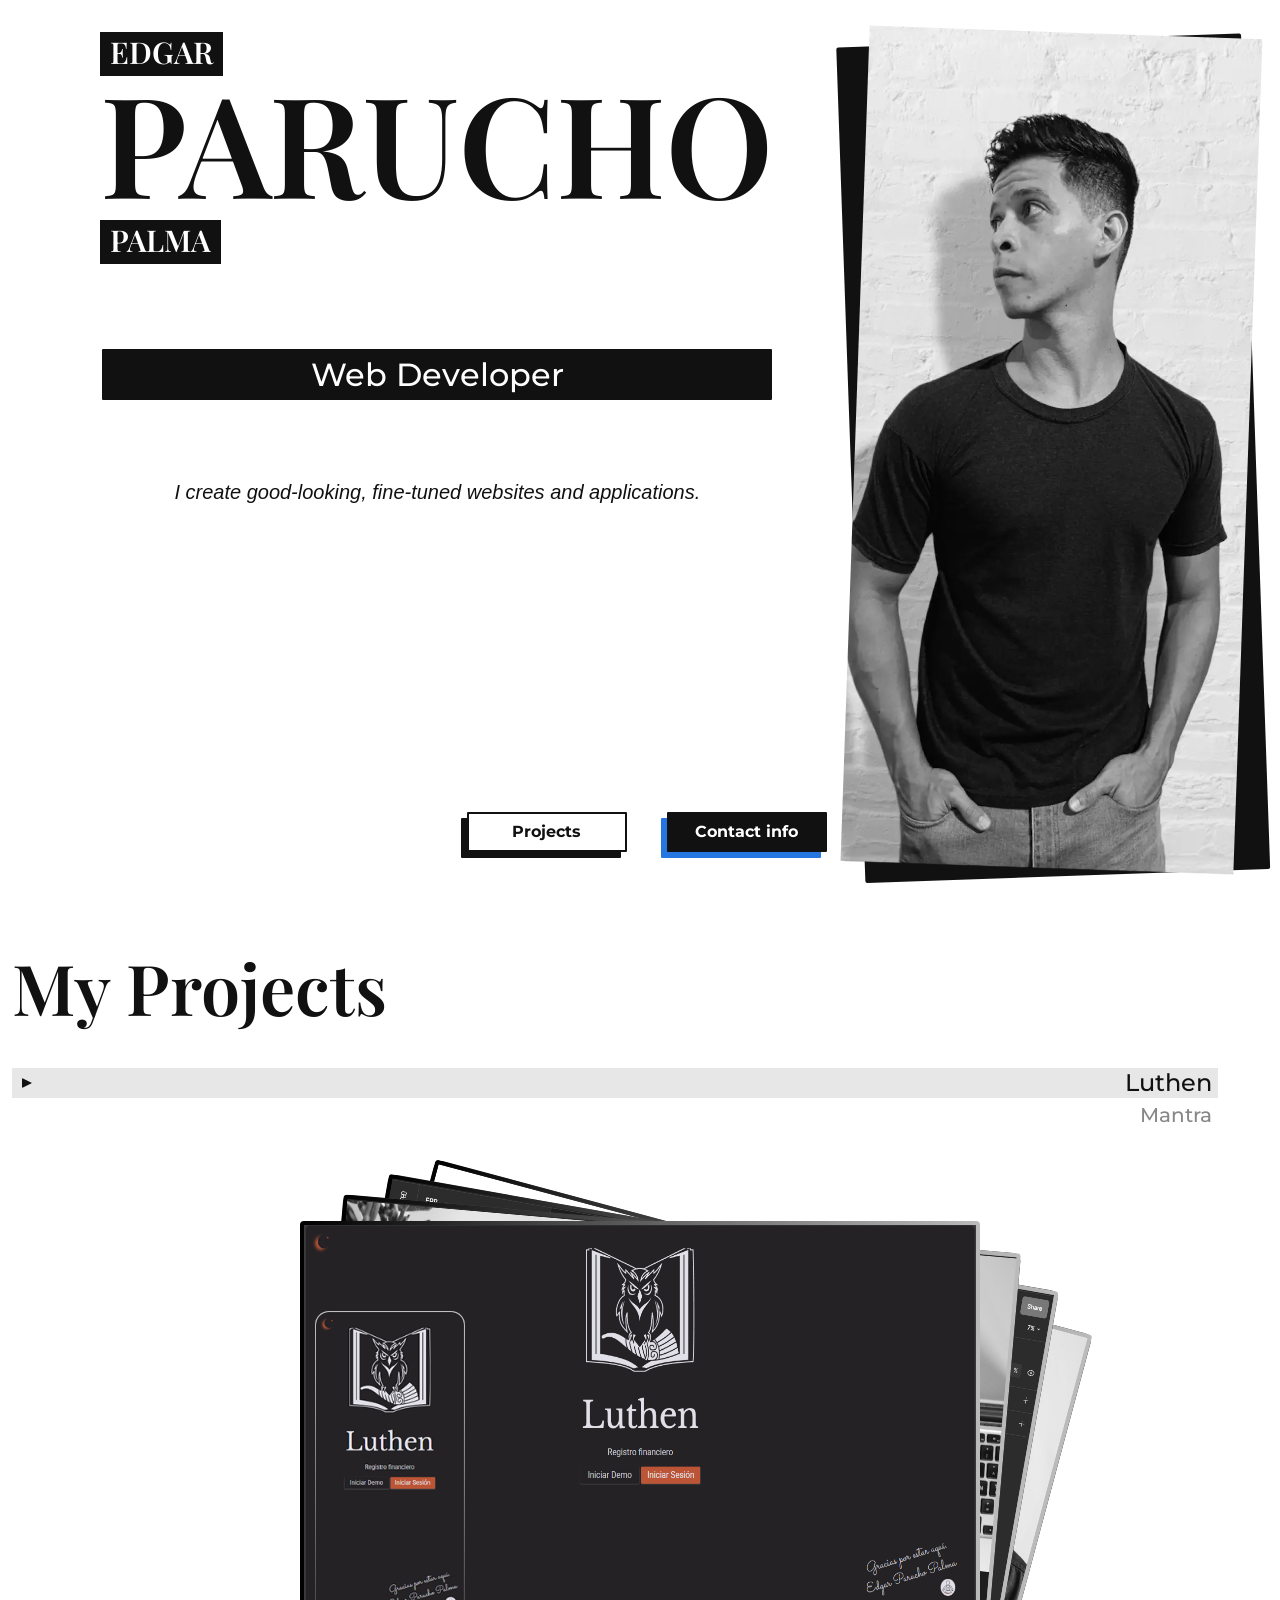
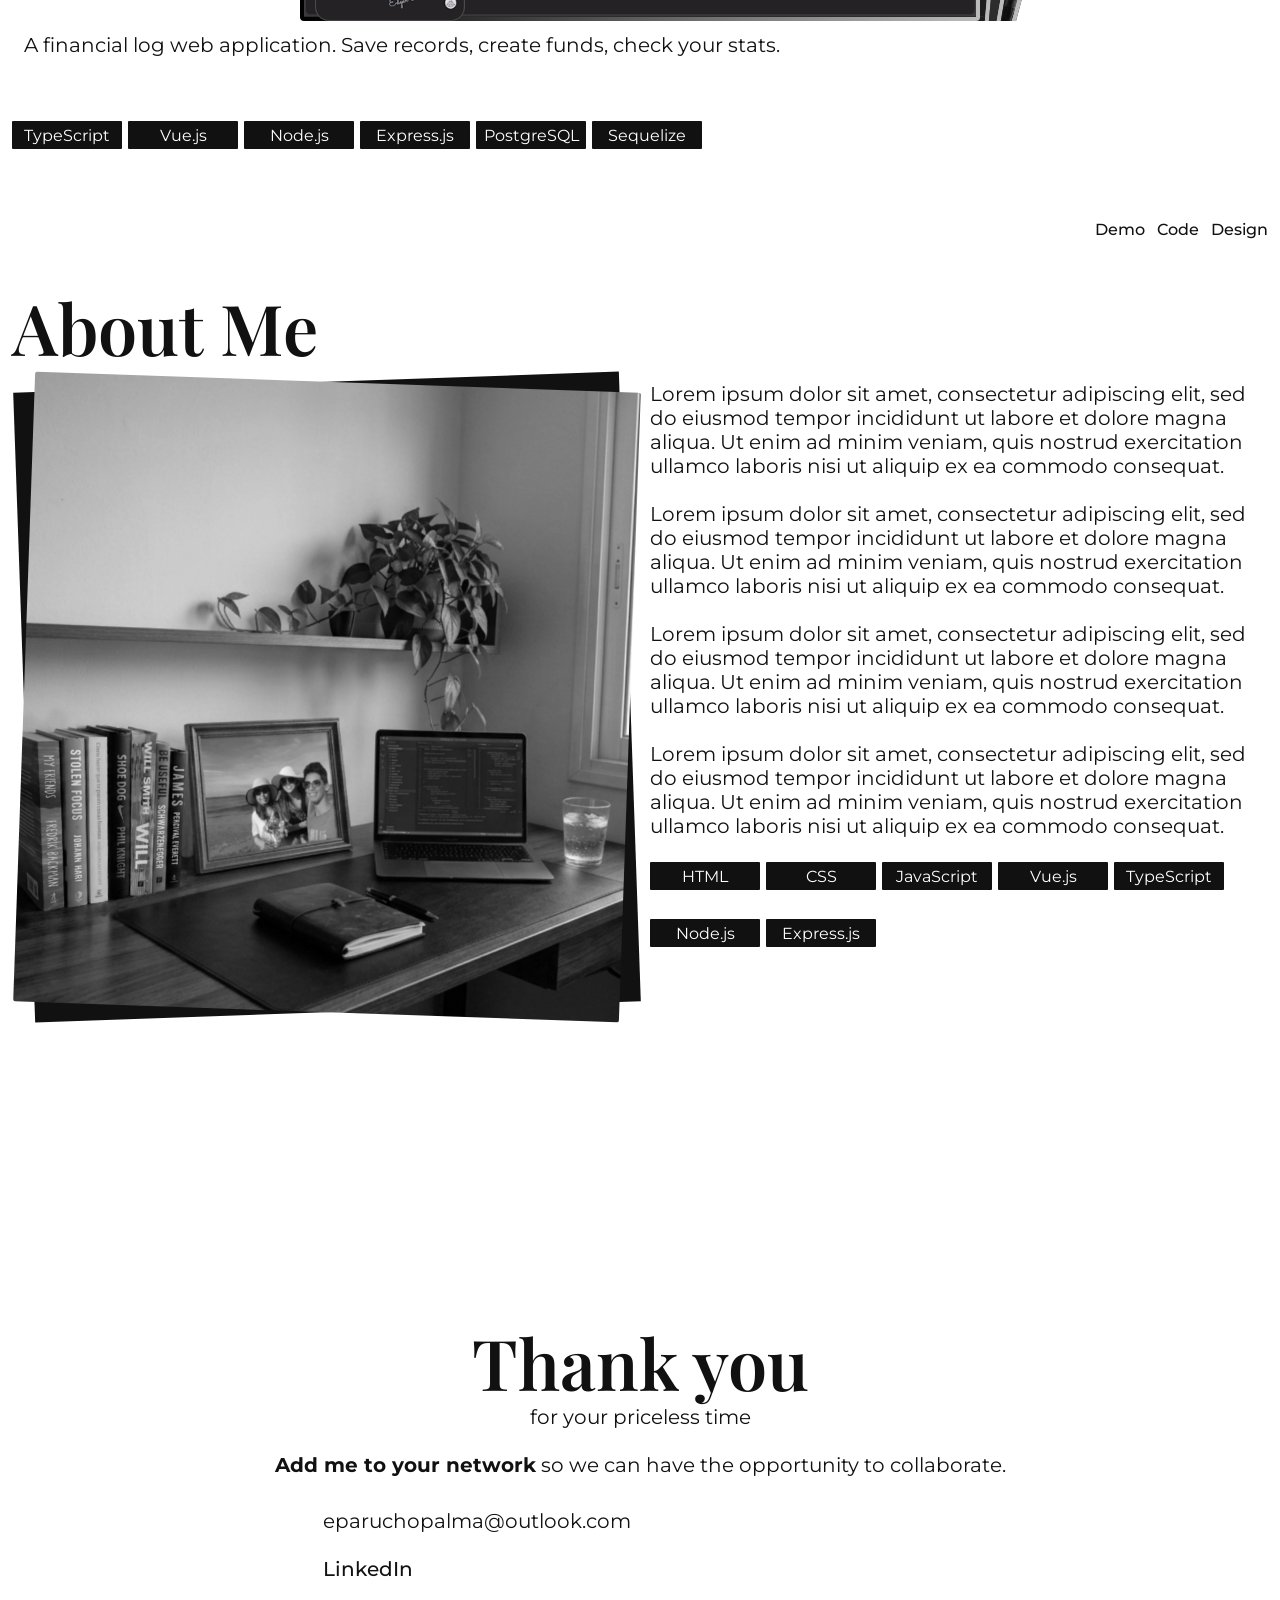
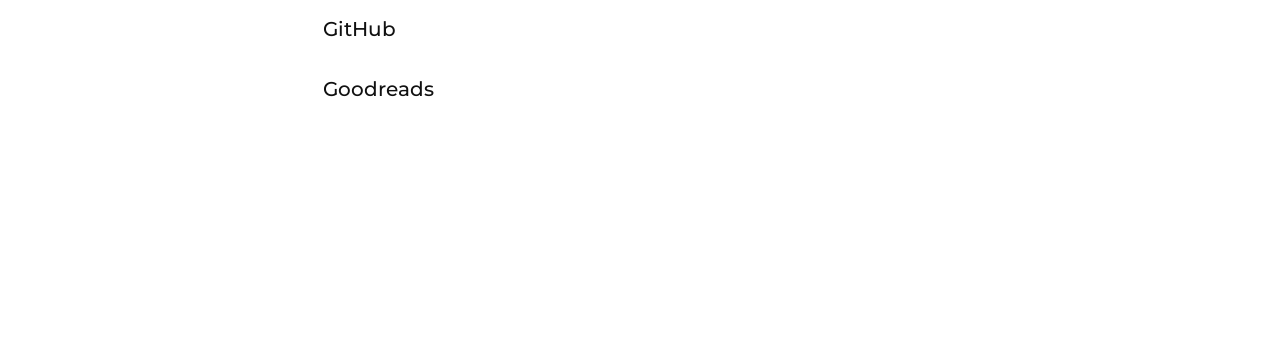
==== commit 2724917f: "Update styles of Header to new design." ====
--- a/index.html
+++ b/index.html
@@ -13,13 +13,13 @@
   <main>
 
     <header class="header">
-      <h1 class="header__title">EDGAR<br>PARUCHO PALMA</h1>
-      <strong class="header__subtitle">Front-End Web Developer</strong>
-      <blockquote class="header__blockquote">
-        Creator of<br>
-        swift, gorgeous<br>
-        sites and applications for the web
-      </blockquote>
+      <h1 class="header__title">
+        <span class="header__title_secondary header__title_left">EDGAR</span>
+        PARUCHO
+        <span class="header__title_secondary header__title_right">PALMA</span>
+      </h1>
+      <strong class="header__subtitle">Web Developer</strong>
+      <p class="header__paragraph">I create good-looking, fine-tuned websites and applications.</p>
       <div class="header__actions">
         <a class="button button_secondary" href="#projects">Projects</a>
         <a class="button button_primary" href="#contact">Contact info</a>
--- a/style.css
+++ b/style.css
@@ -3,6 +3,7 @@
   scroll-behavior: smooth;
   /* background-color: #111;
   color: #FFF; */
+  color: #111;
 }
 
 * {
@@ -40,50 +41,72 @@
 }
 
 .header {
-  height: 100vh;
   height: auto;
-  padding: 0 12px;
+  width: 100%;
+  min-height: 100vh;
   display: grid;
 }
 
 .header__title {
-  margin-right: 12px;
-  font-size: 4.2rem;
+  width: fit-content;
+  justify-self: center;
+  font-size: 7rem;
   font-weight: 600;
-  text-align: right;
-}
-
-.header__subtitle {
-  width: 100%;
-  padding: 1px 8px;
-  margin-left: auto;
-  margin-bottom: 12px;
-  align-self: start;
-  text-align: right;
-  font-weight: 500;
+  text-align: center;
+}
+
+.header__title_secondary {
+  width: fit-content;
+  display: block;
+  padding: 0 10px 4px;
   font-size: 2.4rem;
-}
-
-.header__blockquote {
-  padding: 12px;
-  border-radius: 2px;
   background-color: #111;
   color: white;
-  font-family: monospace;
-  font-size: 1.8rem;
-}
-
-.header__blockquote::before {
-  content: ">";
+}
+
+.header__title_left {
+  margin-bottom: -1.6rem;
+}
+
+.header__title_right {
+  margin-top: -1rem;
+  justify-self: end;
+}
+
+.header__subtitle {
+  margin-top: 2rem;
+  height: fit-content;
+  width: 100%;
+  max-width: 670px;
+  padding: 6px 0;
+  border-radius: 1px;
+  align-self: center;
+  justify-self: center;
+  align-content: center;
+  text-align: center;
+  font-weight: 500;
+  font-size: 3.2rem;
+  color: #fff;
+  background-color: #111;
+}
+
+.header__paragraph {
+  margin: 16px 0;
+  padding: 0 16px;
+  text-align: center;
+  font-weight: 500;
+  font-style: italic;
 }
 
 .header__actions {
   margin: 16px 0;
   display: flex;
-  justify-content: space-between;
+  justify-content: space-around;
 }
 
 .header__picture {
+  width: 89%;
+  justify-self: center;
   border-radius: 2px;
   position: relative;
   transform: rotate(2deg);
@@ -95,7 +118,7 @@
   width: 100%;
   height: 100%;
   border-radius: 2px;
-  background-color: black;
+  background-color: #111;
   content: " ";
   color: transparent;
   position: absolute;
@@ -110,7 +133,7 @@
 .button {
   width: 160px;
   height: 40px;
-  border: 2px solid black;
+  border: 2px solid #111;
   border-radius: 1px;
   display: flex;
   align-items: center;
@@ -123,14 +146,14 @@
 
 .button_primary {
   color: white;
-  background-color: black;
+  background-color: #111;
   box-shadow: -6px 6px #2576E0;
 }
 
 .button_secondary {
-  color: black;
+  color: #111;
   background-color: #fff;
-  box-shadow: -6px 6px black;
+  box-shadow: -6px 6px #111;
 }
 
 .button:hover, .button:focus {
@@ -174,7 +197,7 @@
   content: "";
   width: 100%;
   height: 100%;
-  background-color: black;
+  background-color: #111;
   transform: rotate(-2deg);
   position: absolute;
   left: 0;
@@ -270,7 +293,7 @@
   border-radius: 1px;
   border-top: 5px solid transparent;
   border-bottom: 5px solid transparent;
-  border-left: 10px solid black; 
+  border-left: 10px solid #111; 
 }
 
 .project-image-container {
@@ -358,7 +381,7 @@
   display: flex;
   justify-content: center;
   align-items: center;
-  background-color: black;
+  background-color: #111;
   color: white;
   font-size: 1.6rem;
 }
@@ -381,7 +404,7 @@
   align-items: center;
   font-size: 2rem;
   font-weight: 500;
-  color: black;
+  color: #111;
   gap: 16px;
   text-decoration: none;
   background-repeat: no-repeat;
@@ -430,15 +453,47 @@
 
 .link {
   font-size: 1.6rem;
-  color: #222;
+  color: #111;
   font-weight: 500;
 }
 
 .link:hover {
-  color: black;
-}
-
-@media (min-width: 1024px) {
+  color: #111;
+}
+
+@media (min-width: 576px) {
+
+  .header__title {
+    font-size: 11.8rem;
+  }
+
+  .header__title_secondary {
+    font-size: 2.8rem;
+  }
+
+  .header__title_left {
+    margin-bottom: -2.8rem;
+  }
+
+  .header__title_right {
+    margin-top: -1.4rem;
+  }
+
+}
+
+@media (min-width: 768px) {
+
+  .header__title {
+    font-size: 16rem;
+  }
+
+  .header__title_secondary {
+    font-size: 3rem;
+  }
+
+}
+
+@media (min-width: 992px) {
 
   .header {
     height: 100vh;
@@ -448,29 +503,23 @@
   }
 
   .header__title {
-    font-size: 9.6rem;
-  }
-
+    font-size: 14rem;
+  }
+  
   .header__subtitle {
-    font-size: 2.4rem;
-    grid-column: 1 / 2;
-    align-self: start;
-  }
-
-  .header__blockquote {
-    width: fit-content;
-    height: fit-content;
     grid-column: 1 / 2;
   }
 
   .header__actions {
     margin-right: 16px;
+    align-self: end;
     justify-content: end;
     gap: 40px;
   }
-  
+
   .header__picture {
-    margin-left: 16px;
+    width: 100%;
+    padding-left: 12px;
     grid-row: 1 / 5;
     grid-column: 2 / 3;
     max-width: 450px;
@@ -490,9 +539,10 @@
   }
 
   .project-image {
-    width: 630px;
+    width: 680px;
     height: 100%;
-    left: calc(50% - 315px);
+    max-height: 400px;
+    left: calc(50% - 340px);
     background-color: firebrick;
   }
   
@@ -501,12 +551,12 @@
     padding: 4px;
     border-radius: 4px;
     display: block;
-    background-image: linear-gradient(to left, #777, #333 25%);
+    background-image: linear-gradient(to left, #bbb, black);
   }
 
   .project-image__mobile {
-    width: 160px;
-    height: 320px;
+    width: 150px;
+    height: 310px;
     position: absolute;
     left: 0;
     bottom: 0;
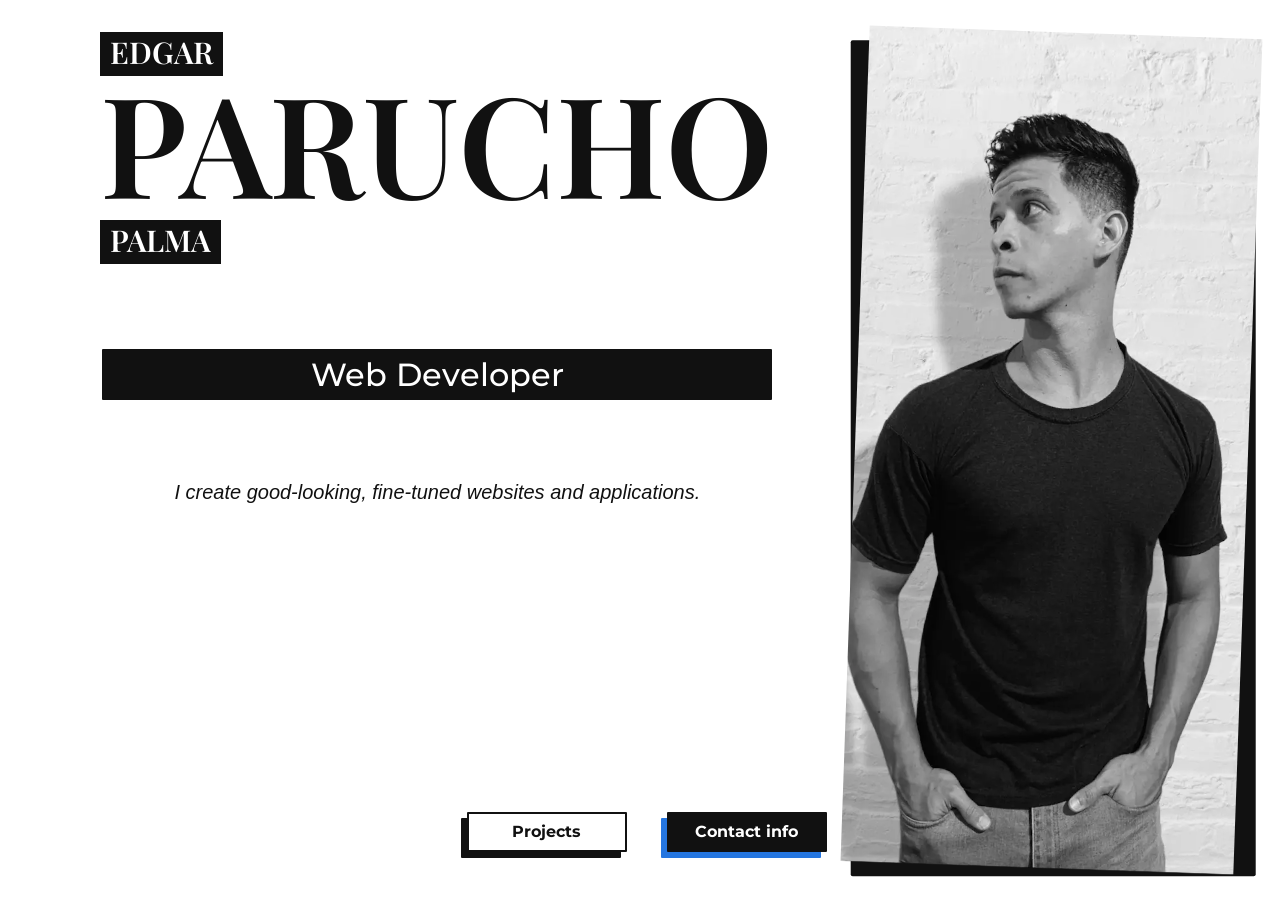
==== commit 66f3d9f7: "Update UI design on projects section." ====
--- a/index.html
+++ b/index.html
@@ -10,7 +10,7 @@
   <title>Edgar Parucho Palma</title>
 </head>
 <body>
-  <main>
+  <main class="scroll-container">
 
     <header class="header">
       <h1 class="header__title">
@@ -36,34 +36,34 @@
 
     <section class="section" id="projects">
       <h2 class="section__title">My Projects</h2>
-      <ul id="title-container" class="project-title-container"></ul>
-      <ul id="project-image-container" class="project-image-container"></ul>
-      <p id="project-description" class="project-description"></p>
-      <div id="label-container" class="label-container label-container_mt"></div>
-      <ul id="link-container" class="link-container">
-        <li>
-          <a href="#" class="link">Demo</a>
-        </li>
-        <li>
-          <a href="#" class="link">Code</a>
-        </li>
-        <li>
-          <a href="#" class="link">Design</a>
-        </li>
-      </ul>
+      <div class="flex-container">
+        <ul id="title-container" class="project-title-container"></ul>
+        <div class="project-container">
+          <ul id="project-image-container" class="project-image-container"></ul>
+          <p id="project-description" class="project-description"></p>
+          <div id="label-container" class="label-container label-container_mt"></div>
+          <ul id="link-container" class="link-container">
+            <li>
+              <a href="#" class="link">Demo</a>
+            </li>
+            <li>
+              <a href="#" class="link">Code</a>
+            </li>
+            <li>
+              <a href="#" class="link">Design</a>
+            </li>
+          </ul>
+        </div>
+      </div>
     </section>
 
-    <section class="section section_h-auto">
+    <section class="section">
       <h2 class="section__title">About Me</h2>
       <div class="section__flex">
         <div class="section__bg">
           <div class="section__picture"></div>
         </div>
         <div class="section__text">
-          <p>Lorem ipsum dolor sit amet, consectetur adipiscing elit, sed do eiusmod tempor incididunt ut labore et dolore magna aliqua. Ut enim ad minim veniam, quis nostrud exercitation ullamco laboris nisi ut aliquip ex ea commodo consequat.</p>
-          <br>
-          <p>Lorem ipsum dolor sit amet, consectetur adipiscing elit, sed do eiusmod tempor incididunt ut labore et dolore magna aliqua. Ut enim ad minim veniam, quis nostrud exercitation ullamco laboris nisi ut aliquip ex ea commodo consequat.</p>
-          <br>
           <p>Lorem ipsum dolor sit amet, consectetur adipiscing elit, sed do eiusmod tempor incididunt ut labore et dolore magna aliqua. Ut enim ad minim veniam, quis nostrud exercitation ullamco laboris nisi ut aliquip ex ea commodo consequat.</p>
           <br>
           <p>Lorem ipsum dolor sit amet, consectetur adipiscing elit, sed do eiusmod tempor incididunt ut labore et dolore magna aliqua. Ut enim ad minim veniam, quis nostrud exercitation ullamco laboris nisi ut aliquip ex ea commodo consequat.</p>
--- a/style.css
+++ b/style.css
@@ -1,8 +1,5 @@
 :root {
   font-size: 62.5%;
-  scroll-behavior: smooth;
-  /* background-color: #111;
-  color: #FFF; */
   color: #111;
 }
 
@@ -29,7 +26,7 @@
 }
 
 body, button, a {
-  font-size: 2rem;
+  font-size: 1.6rem;
   font-family: "Montserrat", sans-serif;
   font-optical-sizing: auto;
   font-weight: 400;
@@ -40,8 +37,22 @@
   text-decoration: none;
 }
 
+.scroll-container {
+  height: 100vh;
+  overflow-y: scroll;
+  scroll-snap-type: y mandatory;
+  scroll-behavior: smooth;
+  scrollbar-color: transparent;
+  &::-webkit-scrollbar {
+    display: none;
+  }
+  scrollbar-width: none;
+  -ms-overflow-style: none; 
+  overflow-y: scroll;
+}
+
 .header {
-  height: auto;
+  scroll-snap-align: start;
   width: 100%;
   min-height: 100vh;
   display: grid;
@@ -106,6 +117,7 @@
 
 .header__picture {
   width: 89%;
+  height: 45vh;
   justify-self: center;
   border-radius: 2px;
   position: relative;
@@ -122,12 +134,13 @@
   content: " ";
   color: transparent;
   position: absolute;
-  transform: rotate(-4deg);
+  transform: rotate(-2deg);
   z-index: -10;
 }
 
 .picture {
   object-fit: cover;
+  object-position: center 15%;
 }
 
 .button {
@@ -161,12 +174,12 @@
 }
 
 .section {
-  height: 100vh;
+  min-height: 100vh;
   padding: 0 12px;
   margin-top: 40px;
   display: flex;
   flex-direction: column;
-  justify-content: space-between;
+  scroll-snap-align: start;
 }
 
 .section_centered {
@@ -175,10 +188,6 @@
   justify-content: center;
 }
 
-.section_h-auto {
-  height: auto;
-}
-
 .section__flex {
   padding: 12px;
   display: flex;
@@ -188,7 +197,7 @@
 
 .section__bg {
   width: 100%;
-  height: 70vh;
+  height: 38vh;
   position: relative;
   display: inline-block;
 }
@@ -210,7 +219,7 @@
   border-radius: 2px;
   background-image: url('assets/desk_portrait.webp');
   background-repeat: no-repeat;
-  background-position: center;
+  background-position: center 80%;
   background-size: cover;
   transform: rotate(2deg);
   transition: filter 1s;
@@ -235,10 +244,10 @@
 
 .project-description {
   padding: 12px;
+  height: 14vh;
   display: grid;
   align-content: space-between;
   padding-bottom: 32px;
-  height: 12vh;
 }
 
 .project-description_faded {
@@ -247,15 +256,14 @@
 
 .project-title-container {
   width: 100%;
-  height: 120px;
+  min-width: 180px;
   position: relative;
   overflow: hidden;
 }
 
 .project-title {
-  width: 96%;
+  width: 100%;
   height: 30px;
-  padding: 0 6px;
   font-size: 2rem;
   font-weight: 500;
   text-align: right;
@@ -265,8 +273,6 @@
   text-overflow: ellipsis;
   transition: all .3s;
   opacity: .5;
-  position: absolute;
-  top: calc(50% - 15px);
 }
 
 .project-title:hover {
@@ -278,6 +284,7 @@
   background-color: #e7e7e7;
   font-size: 2.4rem;
   opacity: 1;
+  position: relative;
 }
 
 .project-title_selected:hover {
@@ -298,18 +305,18 @@
 
 .project-image-container {
   width: 100%;
-  height: 60%;
+  height: 42vh;
   margin-top: 12px;
   position: relative;
   overflow: hidden;
 }
 
 .project-image {
-  width: 220px;
-  height: 400px;
+  width: 100%;
+  height: 100%;
   border-radius: 8px;
   position: absolute;
-  left: calc(50% - 110px);
+  left: 0;
   bottom: 0;
   transition: all .3s;
   filter: grayscale(1);
@@ -336,33 +343,31 @@
   animation-duration: 1s;
 }
 
-@keyframes slide-from-right {
-  0% {
-  }
-
-  50% {
-    transform: translateX(900px);
-  }
-
-  100% {
-    transform: none;
-  }
-}
-
 .project-image__desktop {
-  display: none;
+  width: 90%;
+  max-width: 440px;
+  height: 99%;
+  max-height: 286px;
+  border-radius: 4px;
+  padding: 2px;
+  background-image: linear-gradient(#444, silver);
+   position: absolute;
+  bottom: 0;
+  right: 0;
+  object-fit: cover;
 }
 
 .project-image__mobile {
-  width: 100%;
-  height: 100%;
-  padding: 1px;
-  background-image: linear-gradient(silver, #444);
+  width: 140px;
+  height: 98%;
+  max-height: 270px;
   border-radius: 14px;
+  position: absolute;
+  left: 0;
+  bottom: 0;
 }
 
 .label-container {
-  height: 12vh;
   display: flex;
   flex-wrap: wrap;
   gap: 6px;
@@ -375,8 +380,8 @@
 }
 
 .label {
-  width: 110px;
-  height: 28px;
+  width: 104px;
+  height: 24px;
   border-radius: 1px;
   display: flex;
   justify-content: center;
@@ -443,8 +448,10 @@
 
 .link-container {
   display: flex;
+  align-items: end;
   justify-content: end;
   gap: 12px;
+  height: 6vh;
 }
 
 .link-container_faded {
@@ -461,6 +468,28 @@
   color: #111;
 }
 
+@media (orientation: landscape) {
+
+  .project-image {
+    left: 0;
+    height: 100%;
+    width: 100%;
+  }
+
+  .project-image__desktop {
+    width: 100%;
+    display: block;
+    position: absolute;
+    left: 0;
+    bottom: 0;
+  }
+
+  .project-image__mobile {
+    display: none;
+  }
+
+}
+
 @media (min-width: 576px) {
 
   .header__title {
@@ -479,6 +508,21 @@
     margin-top: -1.4rem;
   }
 
+  .project-image {
+    width: 100%;
+  }
+
+  .project-image__mobile {
+    height: 98%;
+    max-height: 270px;
+    width: 140px;
+    display: block;
+  }
+
+  .project-image__desktop {
+    width: 98%;
+    max-width: 540px;
+  }
 }
 
 @media (min-width: 768px) {
@@ -491,9 +535,62 @@
     font-size: 3rem;
   }
 
+  .flex-container {
+    display: flex;
+    height: 85vh;
+  }
+
+  .project-container {
+    padding-left: 40px;
+    display: flex;
+    flex-direction: column;
+    justify-content: space-evenly;
+    width: 100%;
+  }
+
+  .project-title-container {
+    width: 14%;
+    padding-top: 28px;
+  }
+
+  .project-image-container {
+    height: 70vh;
+  }
+
+  .project-image {
+    height: 100%;
+    width: 80%;
+    top: 0;
+  }
+  
+  .project-image__desktop {
+    height: 98%;
+    max-height: 500px;
+    min-width: 100%;
+    padding: 4px;
+    border-radius: 4px;
+    display: block;
+    background-image: linear-gradient(to left, #bbb, black);
+  }
+
+  .project-image__mobile {
+    width: 35%;
+    max-width: 190px;
+    height: 98%;
+    max-height: 440px;
+    position: absolute;
+    left: 0;
+    bottom: 0;
+    left: 12px;
+  }
+
 }
 
 @media (min-width: 992px) {
+
+  body, button, a {
+    font-size: 2rem;
+  }
 
   .header {
     height: 100vh;
@@ -519,6 +616,7 @@
 
   .header__picture {
     width: 100%;
+    height: auto;
     padding-left: 12px;
     grid-row: 1 / 5;
     grid-column: 2 / 3;
@@ -529,38 +627,37 @@
     margin-left: auto;
   }
 
+  .section__bg {
+    height: 70vh;
+  }
+
   .section__flex {
     flex-direction: row;
   }
 
   .section__title {
-    height: 9rem;
+    height: 15vh;
     font-size: 7rem;
   }
 
-  .project-image {
-    width: 680px;
-    height: 100%;
-    max-height: 400px;
-    left: calc(50% - 340px);
-    background-color: firebrick;
-  }
-  
-  .project-image__desktop {
-    width: 100%;
-    padding: 4px;
-    border-radius: 4px;
-    display: block;
-    background-image: linear-gradient(to left, #bbb, black);
-  }
-
-  .project-image__mobile {
-    width: 150px;
-    height: 310px;
-    position: absolute;
-    left: 0;
-    bottom: 0;
-    left: calc(50% - 325px);
-  }
-
-}
+  .label {
+    width: 120px;
+    height: 32px;
+    font-size: 1.8rem;
+  }
+
+}
+
+@keyframes slide-from-right {
+  0% {
+  }
+
+  50% {
+    transform: translateX(900px);
+  }
+
+  100% {
+    transform: none;
+  }
+}
+
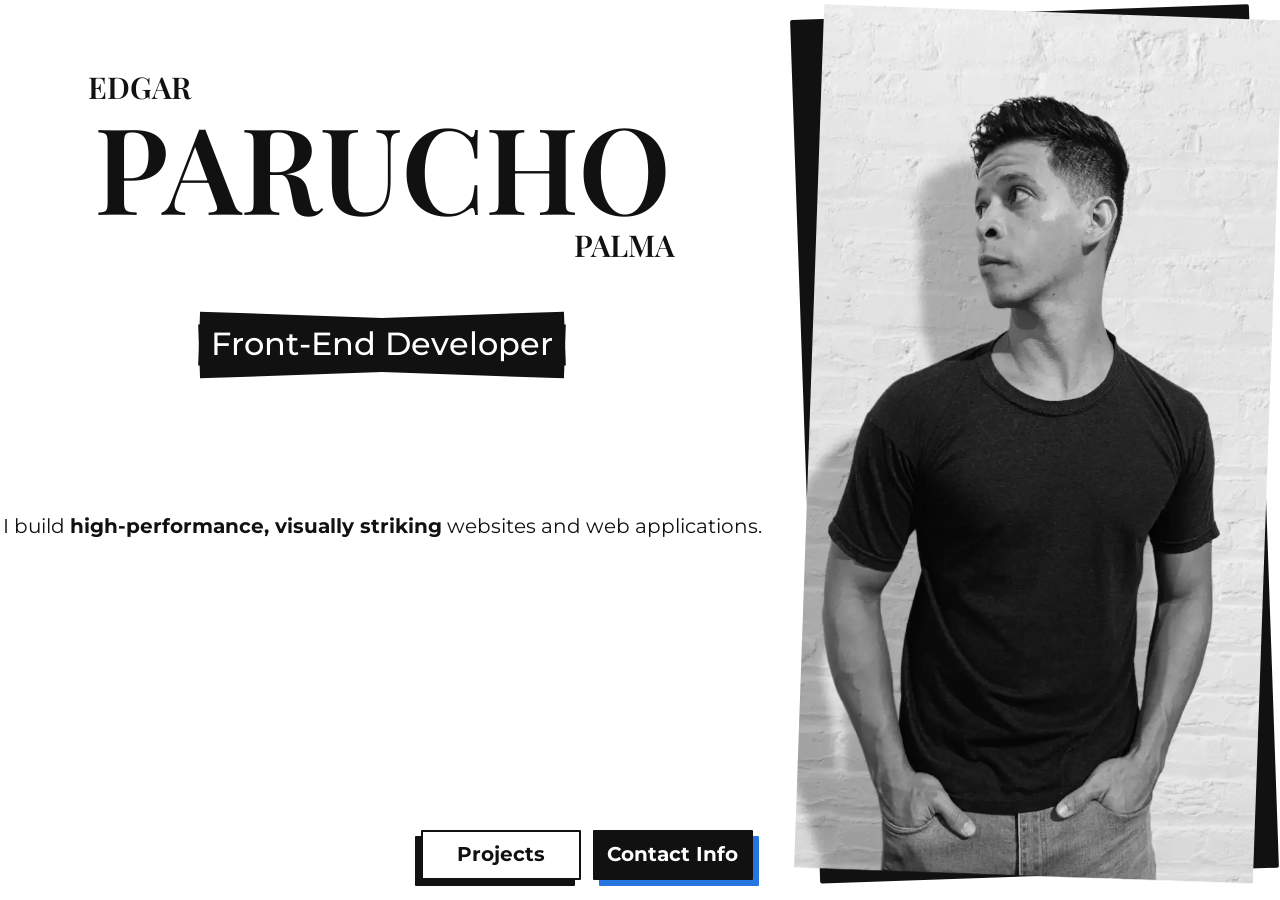
==== commit c8786285: "Update About section with text proposed." ====
--- a/index.html
+++ b/index.html
@@ -13,89 +13,85 @@
   <main class="scroll-container">
 
     <header class="header">
-      <h1 class="header__title">
-        <span class="header__title_secondary header__title_left">EDGAR</span>
+      <h1 class="headline">
+        <span class="headline__label headline__label_left">EDGAR</span>
         PARUCHO
-        <span class="header__title_secondary header__title_right">PALMA</span>
+        <span class="headline__label headline__label_right">PALMA</span>
       </h1>
-      <strong class="header__subtitle">Web Developer</strong>
-      <p class="header__paragraph">I create good-looking, fine-tuned websites and applications.</p>
-      <div class="header__actions">
-        <a class="button button_secondary" href="#projects">Projects</a>
-        <a class="button button_primary" href="#contact">Contact info</a>
+      <strong class="subtitle">Front-End Developer</strong>
+      <p>I build
+        <strong>high-performance, visually striking</strong> websites and web applications.</p>
+      <div class="cta-container">
+        <a class="cta cta_secondary" href="#projects">Projects</a>
+        <a class="cta cta_primary" href="#contact">Contact Info</a>
       </div>
-      <picture class="header__picture">
+      <picture class="picture-container">
         <source media="(min-width: 650px)" srcset="assets/author_lg.webp">
         <source media="(min-width: 465px)" srcset="assets/author_md.webp">
         <img
         src="assets/author_sm.webp"
-        alt="A black and white portrait of a man with short hair, wearing a dark jacket and a dark t-shirt"
+        alt="A black-and-white portrait of a man in a t-shirt and jeans with his hands in his pockets, looking to the side, against a brick wall"
         class="picture">
       </picture>
     </header>
 
     <section class="section" id="projects">
       <h2 class="section__title">My Projects</h2>
-      <div class="flex-container">
+      <div class="section__first-pt">
         <ul id="title-container" class="project-title-container"></ul>
-        <div class="project-container">
-          <ul id="project-image-container" class="project-image-container"></ul>
-          <p id="project-description" class="project-description"></p>
-          <div id="label-container" class="label-container label-container_mt"></div>
-          <ul id="link-container" class="link-container">
-            <li>
-              <a href="#" class="link">Demo</a>
-            </li>
-            <li>
-              <a href="#" class="link">Code</a>
-            </li>
-            <li>
-              <a href="#" class="link">Design</a>
-            </li>
-          </ul>
-        </div>
+      </div>
+      <div class="section__second-pt">
+        <ul id="project-images-list" class="project-images-list"></ul>
+        <ul id="label-container" class="label-container label-container_mt"></ul>
+        <p id="project-description" class="project-description"></p>
+        <ul id="link-container" class="link-container">
+          <li>
+            <a href="#" class="link">Demo</a>
+          </li>
+          <li>
+            <a href="#" class="link">Code</a>
+          </li>
+          <li>
+            <a href="#" class="link">Design</a>
+          </li>
+        </ul>
       </div>
     </section>
 
-    <section class="section">
+    <section id="about" class="section">
       <h2 class="section__title">About Me</h2>
-      <div class="section__flex">
-        <div class="section__bg">
-          <div class="section__picture"></div>
-        </div>
-        <div class="section__text">
-          <p>Lorem ipsum dolor sit amet, consectetur adipiscing elit, sed do eiusmod tempor incididunt ut labore et dolore magna aliqua. Ut enim ad minim veniam, quis nostrud exercitation ullamco laboris nisi ut aliquip ex ea commodo consequat.</p>
-          <br>
-          <p>Lorem ipsum dolor sit amet, consectetur adipiscing elit, sed do eiusmod tempor incididunt ut labore et dolore magna aliqua. Ut enim ad minim veniam, quis nostrud exercitation ullamco laboris nisi ut aliquip ex ea commodo consequat.</p>
-          <br>
-          <ul class="label-container">
-            <li class="label">HTML</li>
-            <li class="label">CSS</li>
-            <li class="label">JavaScript</li>
-            <li class="label">Vue.js</li>
-            <li class="label">TypeScript</li>
-            <li class="label">Node.js</li>
-            <li class="label">Express.js</li>
-          </ul>
-        </div>
+      <div class="section__first-pt">
+        <picture class="picture-container">
+          <source media="(min-width: 576px)" srcset="assets/setup_portrait.webp">
+          <img
+          src="assets/setup_landscape.png"
+          alt="A home office setup featuring a laptop displaying code, a row of books, a notebook, and a framed family photo on a wooden desk"
+          class="picture">
+        </picture>
+      </div>
+      <div class="section__second-pt">
+        <p>I am a front-end developer driven by robust engineering and high-end UI/UX design. For me, development is about crafting unique experiences that reject the average and stand out.</p>
+        <br>
+        <p>My primary toolkit centers on <strong>Vue.js, TypeScript, and CSS</strong>, backed by full-stack experience in <strong>Node.js, Express, and databases (SQL/NoSQL)</strong>. This allows me to build front-ends that integrate seamlessly with complex back-ends.  As a lifelong learner, I also continuously optimize my workflow by integrating modern AI tools.</p>
+        <br>
+        <p>Beyond code, my foundation is built on the deep discipline and project management skills I’ve polished over the last few years dedicating myself to my home and family. I am seeking remote opportunities where this work ethic and commitment to quality can drive impactful results. Offline, I’m usually weightlifting, reading, or playing board games with my wife and daughter.</p>
       </div>
     </section>
 
-    <section id="contact" class="section section_centered">
-      <div>
-        <h2 class="section__title">Thank you</h2>
-        <p>for your priceless time</p>
-        <br>
-        <p>
-          <strong>Add me to your network</strong>
-          so we can have the opportunity to collaborate.
-        </p>
-        <div class="section__links">
-          <p class="email">eparuchopalma@outlook.com</p>
-          <a class="section__link section__link_linkedin" href="#">LinkedIn</a>
-          <a class="section__link section__link_github" href="#">GitHub</a>
-          <a class="section__link section__link_goodreads" href="#">Goodreads</a>
-        </div>
+    <section id="contact" class="section section_column">
+      <h2 class="section__title">Thank you</h2>
+      <br>
+      <p class="subtitle subtitle_sm">For your priceless time</p>
+      <br>
+      <p>
+        <strong>Add me to your network</strong>
+        so we can have the opportunity to collaborate.
+      </p>
+      <div class="section__links">
+        <p class="email">eparuchopalma@outlook.com</p>
+        <a class="section__link section__link_linkedin" href="#">LinkedIn</a>
+        <a class="section__link section__link_github" href="#">GitHub</a>
+        <a class="section__link section__link_goodreads" href="#">Goodreads</a>
       </div>
     </section>
   </main>
--- a/style.css
+++ b/style.css
@@ -52,211 +52,178 @@
 }
 
 .header {
-  scroll-snap-align: start;
-  width: 100%;
   min-height: 100vh;
   display: grid;
-}
-
-.header__title {
+  text-align: center;
+  scroll-snap-align: start;
+}
+
+.headline {
   width: fit-content;
-  justify-self: center;
-  font-size: 7rem;
+  height: fit-content;
+  margin-top: 12px;
+  font-size: 7.2rem;
   font-weight: 600;
   text-align: center;
-}
-
-.header__title_secondary {
+  justify-self: center;
+  position: relative;
+}
+
+.headline__label {
+  width: 104px;
+  height: 24px;
+  padding: 18px 0 20px;  display: flex;
+  justify-content: center;
+  align-items: center;
+  font-size: 2.4rem;
+  position: absolute;
+}
+
+.headline__label_left {
+  left: -6px;
+  top: -16px;
+  margin-bottom: -1.6rem;
+}
+
+.headline__label_right {
+  right: -6px;
+  bottom: -20px;
+  justify-self: end;
+}
+
+.subtitle {
   width: fit-content;
-  display: block;
-  padding: 0 10px 4px;
-  font-size: 2.4rem;
-  background-color: #111;
-  color: white;
-}
-
-.header__title_left {
-  margin-bottom: -1.6rem;
-}
-
-.header__title_right {
-  margin-top: -1rem;
-  justify-self: end;
-}
-
-.header__subtitle {
-  margin-top: 2rem;
   height: fit-content;
-  width: 100%;
-  max-width: 670px;
-  padding: 6px 0;
-  border-radius: 1px;
-  align-self: center;
-  justify-self: center;
+  padding: 6px 12px;
   align-content: center;
   text-align: center;
+  margin: 0 auto;
   font-weight: 500;
   font-size: 3.2rem;
   color: #fff;
-  background-color: #111;
-}
-
-.header__paragraph {
-  margin: 16px 0;
-  padding: 0 16px;
+  position: relative;
+}
+
+.subtitle::before {
+  content: "";
+  background-color: #111;
+  width: 100%;
+  height: 105%;
+  top: 0;
+  left: 0;
+  position: absolute;
+  transform: rotate(-2deg);
+  z-index: -10;
+}
+
+.subtitle::after {
+  content: "";
+  background-color: #111;
+  width: 100%;
+  height: 105%;
+  right: 0;
+  top: 0;
+  position: absolute;
+  transform: rotate(2deg);
+  z-index: -10;
+}
+
+.subtitle_sm {
+  font-size: 1.6rem;
+}
+
+.cta-container {
+  width: 100%;
+  padding: 0 12px;
+  grid-row: 4;
+  display: flex;
+  gap: 12px;
+  justify-content: center;
+}
+
+.cta {
+  width: 120px;
+  height: 40px;
+  padding-top: 8px;
+  border: 2px solid #111;
+  border-radius: 1px;
+  display: inline-block;
   text-align: center;
-  font-weight: 500;
-  font-style: italic;
-}
-
-.header__actions {
-  margin: 16px 0;
-  display: flex;
-  justify-content: space-around;
-}
-
-.header__picture {
+  font-weight: bold;
+  font-size: 1.6rem;
+  cursor: pointer;
+  transition: box-shadow .5s;
+}
+
+.cta_primary {
+  color: white;
+  background-color: #111;
+  box-shadow: 6px 6px #2576E0;
+}
+
+.cta_secondary {
+  color: #111;
+  background-color: #fff;
+  box-shadow: -6px 6px #111;
+}
+
+.cta:hover, .cta:focus {
+  box-shadow: -12px 12px #2576E0;
+}
+
+.picture-container {
   width: 89%;
-  height: 45vh;
+  max-height: 40vh;
   justify-self: center;
   border-radius: 2px;
   position: relative;
   transform: rotate(2deg);
-}
-
-.header__picture::before {
-  margin-top: 8px;
+  aspect-ratio: 3 / 4;
+}
+
+.picture-container::before {
   margin-left: -4px;
   width: 100%;
   height: 100%;
   border-radius: 2px;
   background-color: #111;
   content: " ";
-  color: transparent;
-  position: absolute;
-  transform: rotate(-2deg);
+  position: absolute;
+  transform: rotate(-4deg);
   z-index: -10;
 }
 
 .picture {
+  filter: grayscale(1);
   object-fit: cover;
   object-position: center 15%;
 }
 
-.button {
-  width: 160px;
-  height: 40px;
-  border: 2px solid #111;
-  border-radius: 1px;
-  display: flex;
-  align-items: center;
-  justify-content: center;
-  font-weight: bold;
-  font-size: 1.6rem;
-  cursor: pointer;
-  transition: box-shadow .5s;
-}
-
-.button_primary {
-  color: white;
-  background-color: #111;
-  box-shadow: -6px 6px #2576E0;
-}
-
-.button_secondary {
-  color: #111;
-  background-color: #fff;
-  box-shadow: -6px 6px #111;
-}
-
-.button:hover, .button:focus {
-  box-shadow: -12px 12px #2576E0;
-}
-
 .section {
   min-height: 100vh;
+  margin-top: 40px;
   padding: 0 12px;
-  margin-top: 40px;
+  display: grid;
+  scroll-snap-align: start;
+}
+
+.section_column {
+  width: 100%;
+  max-width: 400px;
+  margin: 0 auto;
   display: flex;
   flex-direction: column;
-  scroll-snap-align: start;
-}
-
-.section_centered {
   text-align: center;
-  align-items: center;
-  justify-content: center;
-}
-
-.section__flex {
-  padding: 12px;
-  display: flex;
-  gap: 20px;
-  flex-direction: column;
-}
-
-.section__bg {
-  width: 100%;
-  height: 38vh;
-  position: relative;
-  display: inline-block;
-}
-
-.section__bg::before {
-  content: "";
-  width: 100%;
-  height: 100%;
-  background-color: #111;
-  transform: rotate(-2deg);
-  position: absolute;
-  left: 0;
-}
-
-.section__bg::after {
-  content: "";
-  width: 100%;
-  height: 100%;
-  border-radius: 2px;
-  background-image: url('assets/desk_portrait.webp');
-  background-repeat: no-repeat;
-  background-position: center 80%;
-  background-size: cover;
-  transform: rotate(2deg);
-  transition: filter 1s;
-  filter: grayscale(1);
-  position: absolute;
-  left: 0;
-}
-
-.section__bg:hover::after {
-  filter: none;
-}
-
-.section__text {
-  width: 100%;
+  place-content: center;
 }
 
 .section__title {
-  height: 6rem;
-  font-size: 4.4rem;
+  font-size: 6rem;
   font-weight: 600;
 }
 
-.project-description {
-  padding: 12px;
-  height: 14vh;
-  display: grid;
-  align-content: space-between;
-  padding-bottom: 32px;
-}
-
-.project-description_faded {
-  opacity: .1;
-}
-
 .project-title-container {
-  width: 100%;
-  min-width: 180px;
+  min-width: 200px;
   position: relative;
   overflow: hidden;
 }
@@ -264,13 +231,10 @@
 .project-title {
   width: 100%;
   height: 30px;
+  padding-right: 6px;
   font-size: 2rem;
   font-weight: 500;
   text-align: right;
-  text-wrap: nowrap;
-  overflow: hidden;
-  white-space: nowrap;
-  text-overflow: ellipsis;
   transition: all .3s;
   opacity: .5;
 }
@@ -278,16 +242,19 @@
 .project-title:hover {
   opacity: 1;
   cursor: pointer;
+  background-color: #e7e7e7;
 }
 
 .project-title_selected {
-  background-color: #e7e7e7;
+  background-color: #111;
+  color: #fff;
   font-size: 2.4rem;
   opacity: 1;
   position: relative;
 }
 
 .project-title_selected:hover {
+  background-color: #111;
   opacity: 1;
   cursor: default;
 }
@@ -300,75 +267,82 @@
   border-radius: 1px;
   border-top: 5px solid transparent;
   border-bottom: 5px solid transparent;
-  border-left: 10px solid #111; 
-}
-
-.project-image-container {
-  width: 100%;
-  height: 42vh;
-  margin-top: 12px;
+  border-left: 10px solid #fff; 
+}
+
+.project-images-list {
+  max-height: 40vh;
   position: relative;
-  overflow: hidden;
-}
-
-.project-image {
-  width: 100%;
+  aspect-ratio: 16 / 9;
+}
+
+.project-images {
+  width: 94%;
   height: 100%;
-  border-radius: 8px;
   position: absolute;
   left: 0;
-  bottom: 0;
+  top: 0;
   transition: all .3s;
   filter: grayscale(1);
 }
 
-.project-image:hover {
+.project-images:hover {
   filter: none;
   cursor: pointer;
 }
 
-.project-image_selected {
+.project-images_selected {
   filter: none;
   cursor: auto;
 }
 
-.project-image_selected:hover {
+.project-images_selected:hover {
   cursor: auto;
 }
 
-.project-image_slide-from-right {
-  animation-name: slide-from-right;
+.project-images_slide {
+  animation-name: slide;
   animation-timing-function: ease-in-out;
   animation-fill-mode: forwards;
   animation-duration: 1s;
 }
 
-.project-image__desktop {
-  width: 90%;
-  max-width: 440px;
-  height: 99%;
-  max-height: 286px;
-  border-radius: 4px;
+.project-desktop-img {
+  width: 100%;
+  height: auto;
+  aspect-ratio: 16 / 9;
+  border-radius: 12px 12px 4px 4px;
+  padding: 4px 4px 24px;
+  background-image: linear-gradient(silver, #111);
+  z-index: -10;
+}
+
+.project-mobile-img {
+  width: auto;
+  height: 80%;
   padding: 2px;
-  background-image: linear-gradient(#444, silver);
-   position: absolute;
-  bottom: 0;
-  right: 0;
-  object-fit: cover;
-}
-
-.project-image__mobile {
-  width: 140px;
-  height: 98%;
-  max-height: 270px;
+  aspect-ratio: 9 / 16;
   border-radius: 14px;
   position: absolute;
-  left: 0;
-  bottom: 0;
+  left: 8px;
+  bottom: 4px;
+  background-image: linear-gradient(silver, #fff);
+}
+
+.project-description {
+  height: 6vh;
+  margin: 12px 0;
+}
+
+.project-description_faded {
+  opacity: .1;
 }
 
 .label-container {
+  height: 15vh;
   display: flex;
+  align-content: end;
+  align-items: end;
   flex-wrap: wrap;
   gap: 6px;
   grid-column: 1 / 2;
@@ -382,13 +356,15 @@
 .label {
   width: 104px;
   height: 24px;
+  border: 1px solid #fff;
   border-radius: 1px;
   display: flex;
   justify-content: center;
   align-items: center;
+  font-size: 1.6rem;
   background-color: #111;
   color: white;
-  font-size: 1.6rem;
+  z-index: 10;
 }
 
 .section__picture {
@@ -396,9 +372,7 @@
 }
 
 .section__links {
-  display: grid;
-  gap: 12px;
-  overflow: hidden;
+  margin: 36px auto 0;
 }
 
 .section__link {
@@ -414,7 +388,7 @@
   text-decoration: none;
   background-repeat: no-repeat;
   background-position: 8px;
-  background-size: 32px;
+  background-size: 36px;
 }
 
 .section__link:hover {
@@ -422,28 +396,29 @@
 }
 
 .email {
-  margin-top: 32px;
+  margin-bottom: 12px;
   padding-left: 48px;
   text-align: left;
+  font-weight: 500;
   background-repeat: no-repeat;
   background-position: 8px;
-  background-size: 32px;
-  background-image: url('https://img.icons8.com/?size=100&id=pJJmXPomYuPv&format=png&color=000000');
+  background-size: 36px;
+  background-image: url('https://img.icons8.com/?size=100&id=Zp93Jltra4ez&format=png&color=111111');
 }
 
 .section__link_linkedin {
   animation-delay: 4s;
-  background-image: url('https://img.icons8.com/?size=100&id=8808&format=png&color=000000');
+  background-image: url('https://img.icons8.com/?size=100&id=98960&format=png&color=111111');
 }
 
 .section__link_github {
   animation-delay: 5s;
-  background-image: url('https://img.icons8.com/?size=100&id=RHLuYrY4GjUv&format=png&color=000000');
+  background-image: url('https://img.icons8.com/?size=100&id=62856&format=png&color=111111');
 }
 
 .section__link_goodreads {
   animation-delay: 6s;
-  background-image: url('https://img.icons8.com/?size=100&id=eRXAEL4Ekpjt&format=png&color=000000');
+  background-image: url('https://img.icons8.com/?size=100&id=106449&format=png&color=111111');
 }
 
 .link-container {
@@ -468,175 +443,72 @@
   color: #111;
 }
 
-@media (orientation: landscape) {
-
-  .project-image {
-    left: 0;
-    height: 100%;
-    width: 100%;
-  }
-
-  .project-image__desktop {
-    width: 100%;
-    display: block;
-    position: absolute;
-    left: 0;
-    bottom: 0;
-  }
-
-  .project-image__mobile {
-    display: none;
-  }
-
-}
-
 @media (min-width: 576px) {
-
-  .header__title {
-    font-size: 11.8rem;
-  }
-
-  .header__title_secondary {
-    font-size: 2.8rem;
-  }
-
-  .header__title_left {
-    margin-bottom: -2.8rem;
-  }
-
-  .header__title_right {
-    margin-top: -1.4rem;
-  }
-
-  .project-image {
-    width: 100%;
-  }
-
-  .project-image__mobile {
-    height: 98%;
-    max-height: 270px;
-    width: 140px;
-    display: block;
-  }
-
-  .project-image__desktop {
-    width: 98%;
-    max-width: 540px;
-  }
-}
-
-@media (min-width: 768px) {
-
-  .header__title {
-    font-size: 16rem;
-  }
-
-  .header__title_secondary {
-    font-size: 3rem;
-  }
-
-  .flex-container {
-    display: flex;
-    height: 85vh;
-  }
-
-  .project-container {
-    padding-left: 40px;
-    display: flex;
-    flex-direction: column;
-    justify-content: space-evenly;
-    width: 100%;
-  }
-
-  .project-title-container {
-    width: 14%;
-    padding-top: 28px;
-  }
-
-  .project-image-container {
-    height: 70vh;
-  }
-
-  .project-image {
-    height: 100%;
-    width: 80%;
-    top: 0;
-  }
-  
-  .project-image__desktop {
-    height: 98%;
-    max-height: 500px;
-    min-width: 100%;
-    padding: 4px;
-    border-radius: 4px;
-    display: block;
-    background-image: linear-gradient(to left, #bbb, black);
-  }
-
-  .project-image__mobile {
-    width: 35%;
-    max-width: 190px;
-    height: 98%;
-    max-height: 440px;
-    position: absolute;
-    left: 0;
-    bottom: 0;
-    left: 12px;
-  }
-
-}
-
-@media (min-width: 992px) {
 
   body, button, a {
     font-size: 2rem;
   }
 
   .header {
-    height: 100vh;
-    padding: 32px;
-    grid-template-columns: 2fr 1fr;
-    grid-template-rows: repeat(4, 1fr);
-  }
-
-  .header__title {
-    font-size: 14rem;
-  }
-  
-  .header__subtitle {
-    grid-column: 1 / 2;
-  }
-
-  .header__actions {
-    margin-right: 16px;
+    overflow: hidden;
+  }
+
+  .headline {
+    align-self: center;
+  }
+
+  .cta-container {
+    justify-content: end;
+    padding-bottom: 20px;
     align-self: end;
-    justify-content: end;
-    gap: 40px;
-  }
-
-  .header__picture {
-    width: 100%;
-    height: auto;
-    padding-left: 12px;
+  }
+
+  .cta {
+    width: 160px;
+    height: 50px;
+    padding-top: 10px;
+    font-size: 2rem;
+  }
+
+  .picture-container {
+    margin: 12px;
+    align-self: stretch;
+    max-height: 96vh;
+    justify-self: end;
     grid-row: 1 / 5;
-    grid-column: 2 / 3;
-    max-width: 450px;
-  }
-
-  .picture {
-    margin-left: auto;
-  }
-
-  .section__bg {
-    height: 70vh;
-  }
-
-  .section__flex {
-    flex-direction: row;
+    aspect-ratio: 9 / 16;
+  }
+
+  .section {
+    grid-template-columns: 1fr 2fr;
+    overflow: hidden;
   }
 
   .section__title {
-    height: 15vh;
+    grid-column: span 2;
+  }
+
+  .section__first-pt {
+    align-self: stretch;
+  }
+
+  .section__second-pt {
+    padding-left: 24px;
+  }
+
+}
+
+@media (min-width: 768px) {
+
+  .headline {
+    font-size: 8.4rem;
+  }
+
+  .headline__label {
+    font-size: 3rem;
+  }
+
+  .section__title {
     font-size: 7rem;
   }
 
@@ -646,9 +518,24 @@
     font-size: 1.8rem;
   }
 
-}
-
-@keyframes slide-from-right {
+  .project-title-container {
+    width: 14%;
+    padding-top: 28px;
+  }
+
+  .project-images-list {
+    max-height: 55vh;
+  }
+
+}
+
+@media (min-width: 1024px) {
+  .headline {
+    font-size: 12rem;
+  }
+}
+
+@keyframes slide {
   0% {
   }
 
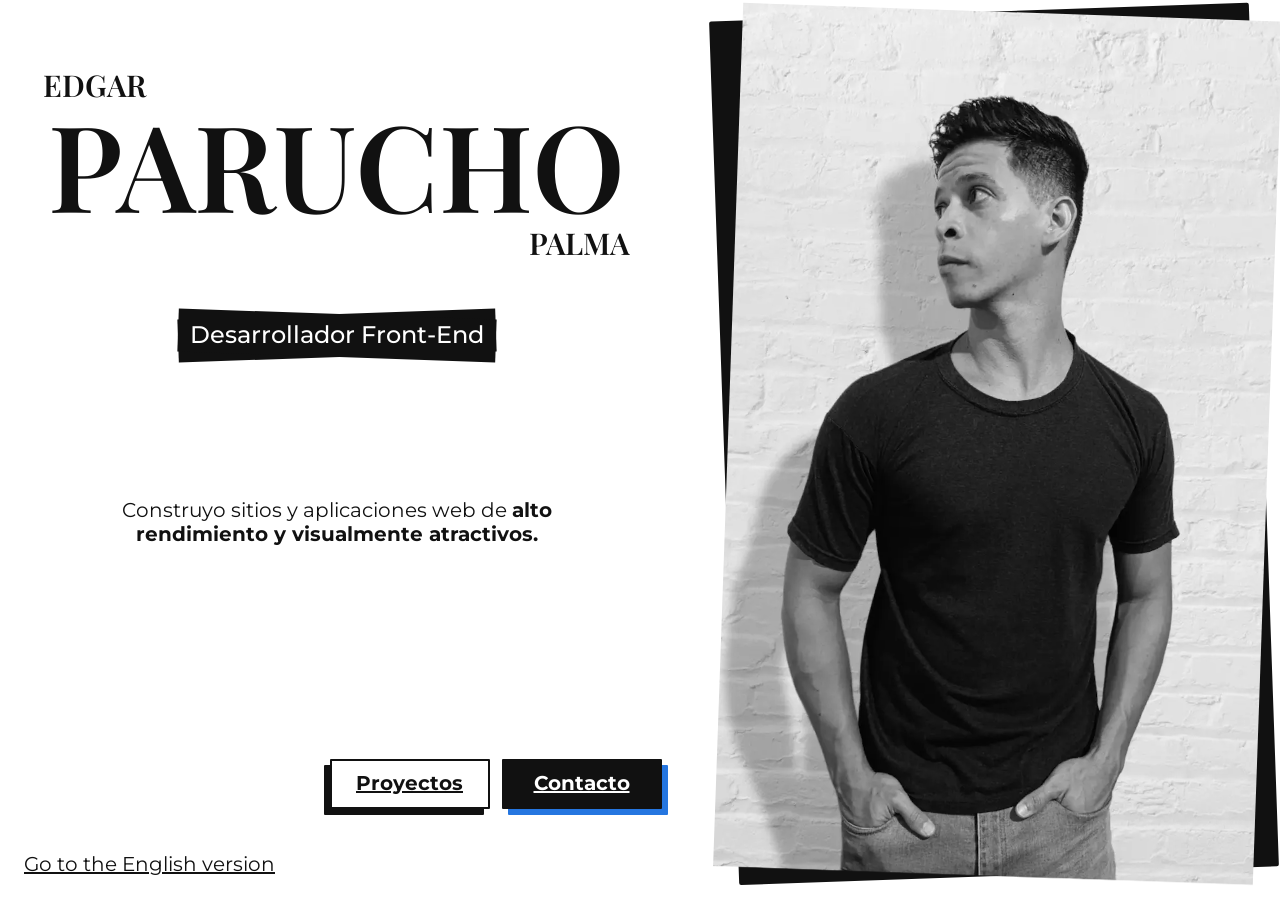
==== commit 56db41e7: "Add links to switch version (language)." ====
--- a/index.html
+++ b/index.html
@@ -18,13 +18,15 @@
         PARUCHO
         <span class="headline__label headline__label_right">PALMA</span>
       </h1>
-      <strong class="subtitle">Front-End Developer</strong>
-      <p>I build
-        <strong>high-performance, visually striking</strong> websites and web applications.</p>
+      <strong class="subtitle">Desarrollador Front-End</strong>
+      <p class="header__paragraph">Construyo sitios y aplicaciones web de
+        <strong>alto rendimiento y visualmente atractivos.</strong>
+      </p>
       <div class="cta-container">
-        <a class="cta cta_secondary" href="#projects">Projects</a>
-        <a class="cta cta_primary" href="#contact">Contact Info</a>
+        <a class="cta cta_secondary" href="#projects">Proyectos</a>
+        <a class="cta cta_primary" href="#contact">Contacto</a>
       </div>
+      <a class="lang-link" href="./index_en.html">Go to the English version</a>
       <picture class="picture-container">
         <source media="(min-width: 650px)" srcset="assets/author_lg.webp">
         <source media="(min-width: 465px)" srcset="assets/author_md.webp">
@@ -35,8 +37,8 @@
       </picture>
     </header>
 
-    <section class="section" id="projects">
-      <h2 class="section__title">My Projects</h2>
+    <section id="projects" class="section section_dynamic-bg">
+      <h2 class="section__title">Proyectos</h2>
       <div class="section__first-pt">
         <ul id="title-container" class="project-title-container"></ul>
       </div>
@@ -44,22 +46,12 @@
         <ul id="project-images-list" class="project-images-list"></ul>
         <ul id="label-container" class="label-container label-container_mt"></ul>
         <p id="project-description" class="project-description"></p>
-        <ul id="link-container" class="link-container">
-          <li>
-            <a href="#" class="link">Demo</a>
-          </li>
-          <li>
-            <a href="#" class="link">Code</a>
-          </li>
-          <li>
-            <a href="#" class="link">Design</a>
-          </li>
-        </ul>
+        <ul id="link-container" class="link-container"></ul>
       </div>
     </section>
 
     <section id="about" class="section">
-      <h2 class="section__title">About Me</h2>
+      <h2 class="section__title">Acerca de mí</h2>
       <div class="section__first-pt">
         <picture class="picture-container">
           <source media="(min-width: 576px)" srcset="assets/setup_portrait.webp">
@@ -70,31 +62,33 @@
         </picture>
       </div>
       <div class="section__second-pt">
-        <p>I am a front-end developer driven by robust engineering and high-end UI/UX design. For me, development is about crafting unique experiences that reject the average and stand out.</p>
+        <p>Me dedico al desarrollo web con enfoque en el front-end, la ingeniería robusta y el diseño UI/UX de alto nivel. Para mí, el desarrollo consiste en crear experiencias únicas, fuera de lo promedio y destacables.</p>
         <br>
-        <p>My primary toolkit centers on <strong>Vue.js, TypeScript, and CSS</strong>, backed by full-stack experience in <strong>Node.js, Express, and databases (SQL/NoSQL)</strong>. This allows me to build front-ends that integrate seamlessly with complex back-ends.  As a lifelong learner, I also continuously optimize my workflow by integrating modern AI tools.</p>
+        <p>Mi kit de herramientas principal se centra en <strong>Vue.js, TypeScript, y CSS</strong>, respaldado por experiencia full-stack en <strong>Node.js, Express, y bases de datos (SQL/NoSQL)</strong>. Esto me ayuda a construir front-ends que se integren eficazmente con back-ends complejos.  Como estudiante de por vida, continuamente optimizo mi flujo de trabajo integrando herramientas de IA.</p>
         <br>
-        <p>Beyond code, my foundation is built on the deep discipline and project management skills I’ve polished over the last few years dedicating myself to my home and family. I am seeking remote opportunities where this work ethic and commitment to quality can drive impactful results. Offline, I’m usually weightlifting, reading, or playing board games with my wife and daughter.</p>
+        <p>Más allá del código, he construido una base sólida de disciplina y habilidades de gestión que he pulido durante los últimos años dedicándome a mi hogar y a mi familia. Busco oportunidades remotas donde esta ética de trabajo y compromiso con la calidad puedan generar resultados de gran impacto. Fuera de línea, normalmente me verás levantando pesas, leyendo o en algún juego de mesa con mi esposa e hija.</p>
       </div>
     </section>
 
     <section id="contact" class="section section_column">
-      <h2 class="section__title">Thank you</h2>
+      <h2 class="section__title">Gracias</h2>
       <br>
-      <p class="subtitle subtitle_sm">For your priceless time</p>
+      <p class="subtitle subtitle_sm">Por tu invaluable tiempo</p>
       <br>
       <p>
-        <strong>Add me to your network</strong>
-        so we can have the opportunity to collaborate.
+        <strong>Agrégame a tu red</strong>
+        para que tengamos la oportunidad de colaborar.
       </p>
       <div class="section__links">
-        <p class="email">eparuchopalma@outlook.com</p>
-        <a class="section__link section__link_linkedin" href="#">LinkedIn</a>
-        <a class="section__link section__link_github" href="#">GitHub</a>
-        <a class="section__link section__link_goodreads" href="#">Goodreads</a>
+        <a class="section__link section__link_email" href="mailto:eparuchopalma@outlook.com" target="_blank">eparuchopalma@outlook.com</a>
+        <a class="section__link section__link_github" href="https://github.com/eparuchopalma" target="_blank">github.com/eparuchopalma</a>
+        <a class="section__link section__link_goodreads" href="https://www.goodreads.com/edgarparucho" target="_blank">goodreads.com/eparuchopalma</a>
       </div>
     </section>
   </main>
+  <script>
+    const projectsPath = './json/projects.json'
+  </script>
   <script src="script.js">
   </script>
 </body>
--- a/style.css
+++ b/style.css
@@ -33,22 +33,20 @@
   font-style: normal;
 }
 
-a {
-  text-decoration: none;
-}
-
 .scroll-container {
   height: 100vh;
   overflow-y: scroll;
   scroll-snap-type: y mandatory;
   scroll-behavior: smooth;
   scrollbar-color: transparent;
-  &::-webkit-scrollbar {
-    display: none;
-  }
   scrollbar-width: none;
+  will-change: transform;
   -ms-overflow-style: none; 
   overflow-y: scroll;
+}
+
+.scroll-container::-webkit-scrollbar {
+  display: none;
 }
 
 .header {
@@ -56,6 +54,11 @@
   display: grid;
   text-align: center;
   scroll-snap-align: start;
+}
+
+.lang-link {
+  margin: 0 auto;
+  color: #111;
 }
 
 .headline {
@@ -99,7 +102,7 @@
   text-align: center;
   margin: 0 auto;
   font-weight: 500;
-  font-size: 3.2rem;
+  font-size: 2.4rem;
   color: #fff;
   position: relative;
 }
@@ -137,8 +140,9 @@
   padding: 0 12px;
   grid-row: 4;
   display: flex;
+  align-items: center;
+  justify-content: center;
   gap: 12px;
-  justify-content: center;
 }
 
 .cta {
@@ -205,6 +209,7 @@
   padding: 0 12px;
   display: grid;
   scroll-snap-align: start;
+  overflow: hidden;
 }
 
 .section_column {
@@ -215,6 +220,10 @@
   flex-direction: column;
   text-align: center;
   place-content: center;
+}
+
+.section_dynamic-bg {
+  transition: background-color 1s;
 }
 
 .section__title {
@@ -242,6 +251,7 @@
 .project-title:hover {
   opacity: 1;
   cursor: pointer;
+  color: #111;
   background-color: #e7e7e7;
 }
 
@@ -254,6 +264,7 @@
 }
 
 .project-title_selected:hover {
+  color: #fff;
   background-color: #111;
   opacity: 1;
   cursor: default;
@@ -376,48 +387,60 @@
 }
 
 .section__link {
-  width: 300px;
+  width: 350px;
   height: 48px;
-  padding-left: 48px;
+  border: 2px solid #111;
+  margin: 12px 0;
+  padding-left: 44px;
   display: flex;
   align-items: center;
-  font-size: 2rem;
+  font-size: 1.6rem;
   font-weight: 500;
   color: #111;
   gap: 16px;
   text-decoration: none;
   background-repeat: no-repeat;
-  background-position: 8px;
+  background-position: 6px;
   background-size: 36px;
+  position: relative;
+}
+
+.section__link::after {
+  content: "";
+  width: 24px;
+  height: 24px;
+  position: absolute;
+  right: 6px;
+  top: calc(50% - 12px);
+  background-image: url('https://img.icons8.com/?size=100&id=60664&format=png&color=111111');
+  background-repeat: no-repeat;
+  background-position: center;
+  background-size: cover;
+  transition: transform .3s;
 }
 
 .section__link:hover {
   text-decoration: underline;
-}
-
-.email {
-  margin-bottom: 12px;
-  padding-left: 48px;
-  text-align: left;
-  font-weight: 500;
-  background-repeat: no-repeat;
-  background-position: 8px;
-  background-size: 36px;
+  background-color: #DDD;
+}
+
+.section__link:hover::after {
+  transform: scale(1.2);
+}
+
+.section__link_email {
   background-image: url('https://img.icons8.com/?size=100&id=Zp93Jltra4ez&format=png&color=111111');
 }
 
 .section__link_linkedin {
-  animation-delay: 4s;
   background-image: url('https://img.icons8.com/?size=100&id=98960&format=png&color=111111');
 }
 
 .section__link_github {
-  animation-delay: 5s;
   background-image: url('https://img.icons8.com/?size=100&id=62856&format=png&color=111111');
 }
 
 .section__link_goodreads {
-  animation-delay: 6s;
   background-image: url('https://img.icons8.com/?size=100&id=106449&format=png&color=111111');
 }
 
@@ -434,13 +457,17 @@
 }
 
 .link {
+  padding: 2px 8px;
+  border-radius: 1px;
+  background-color: #111;
+  color: #fff;
+  text-decoration: underline;
   font-size: 1.6rem;
-  color: #111;
   font-weight: 500;
 }
 
 .link:hover {
-  color: #111;
+  color: #ddd;
 }
 
 @media (min-width: 576px) {
@@ -451,6 +478,7 @@
 
   .header {
     overflow: hidden;
+    position: relative;
   }
 
   .headline {
@@ -460,7 +488,7 @@
   .cta-container {
     justify-content: end;
     padding-bottom: 20px;
-    align-self: end;
+    align-self: center;
   }
 
   .cta {
@@ -468,6 +496,12 @@
     height: 50px;
     padding-top: 10px;
     font-size: 2rem;
+  }
+
+  .lang-link {
+    position: absolute;
+    bottom: 24px;
+    left: 24px;
   }
 
   .picture-container {
@@ -481,7 +515,6 @@
 
   .section {
     grid-template-columns: 1fr 2fr;
-    overflow: hidden;
   }
 
   .section__title {
@@ -499,13 +532,18 @@
 }
 
 @media (min-width: 768px) {
-
+  
   .headline {
     font-size: 8.4rem;
   }
 
   .headline__label {
     font-size: 3rem;
+  }
+
+  .header__paragraph {
+    width: 430px;
+    margin: 0 auto;
   }
 
   .section__title {
